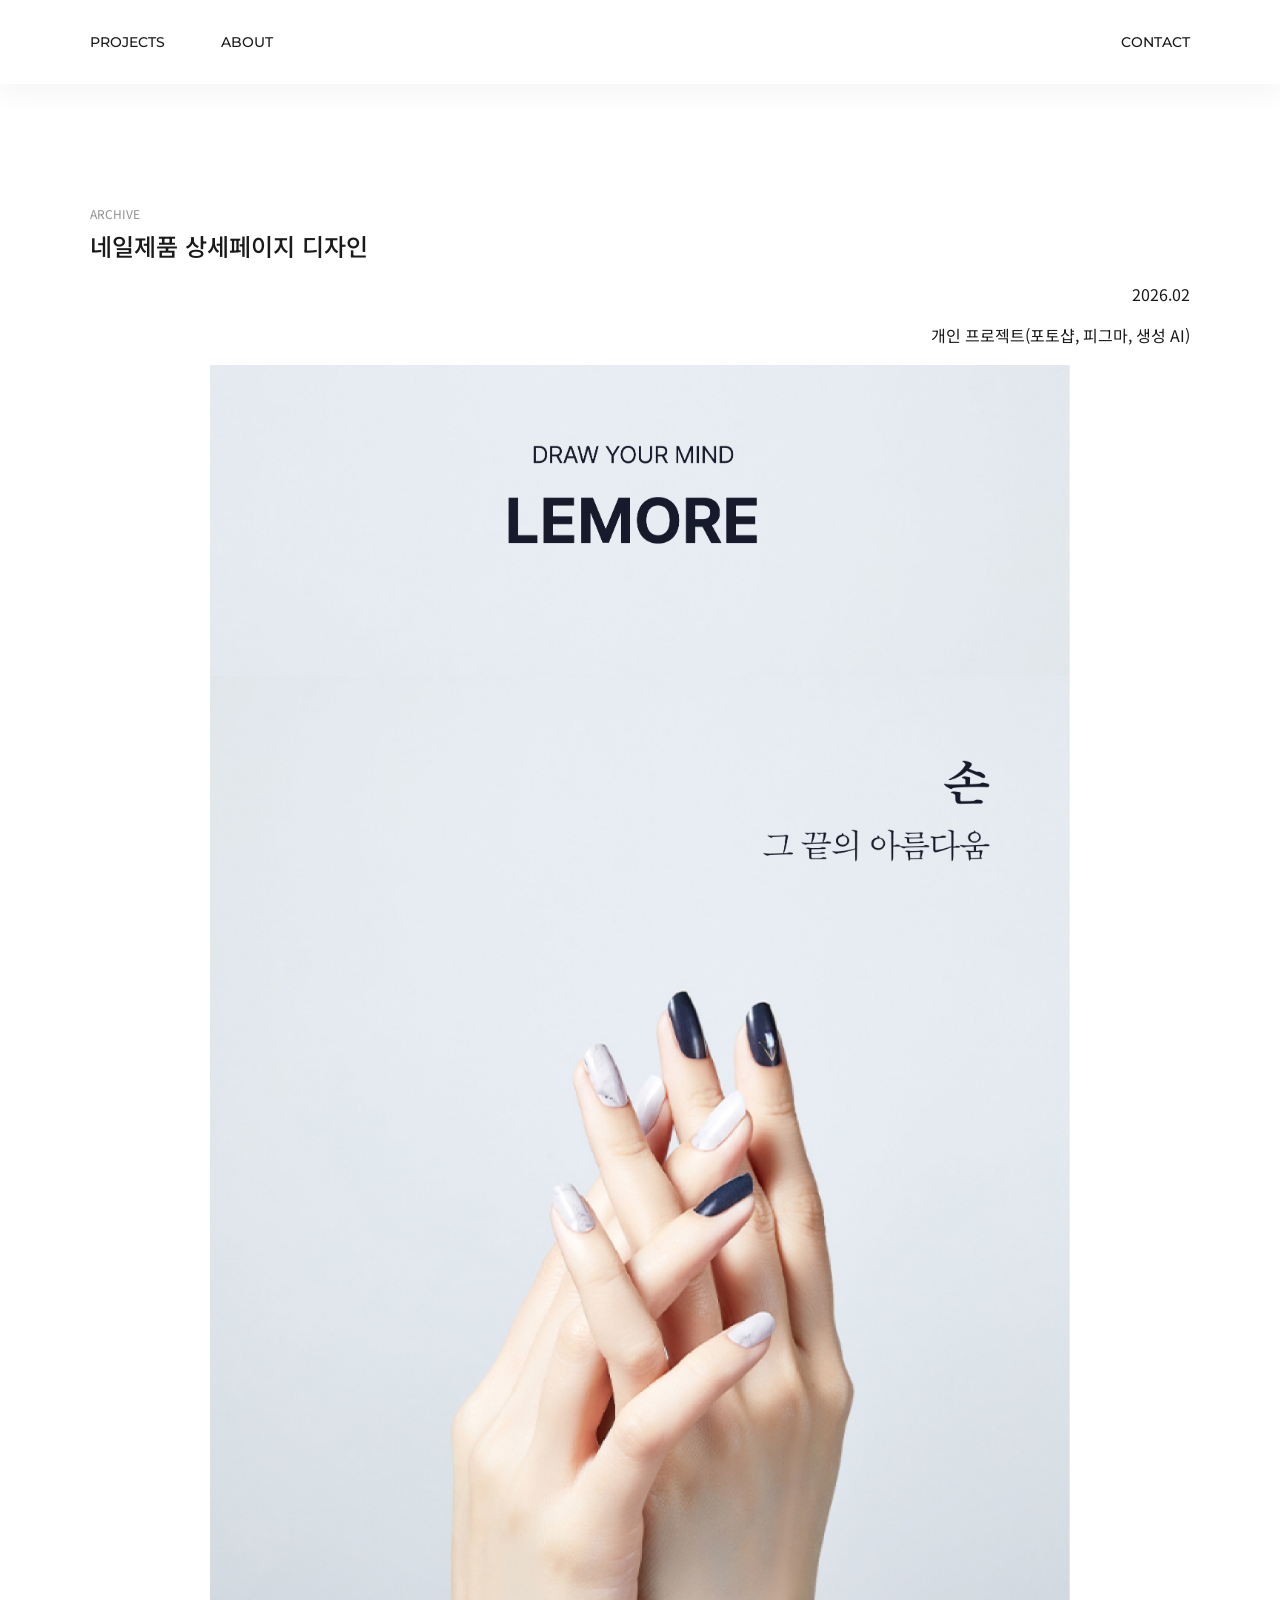
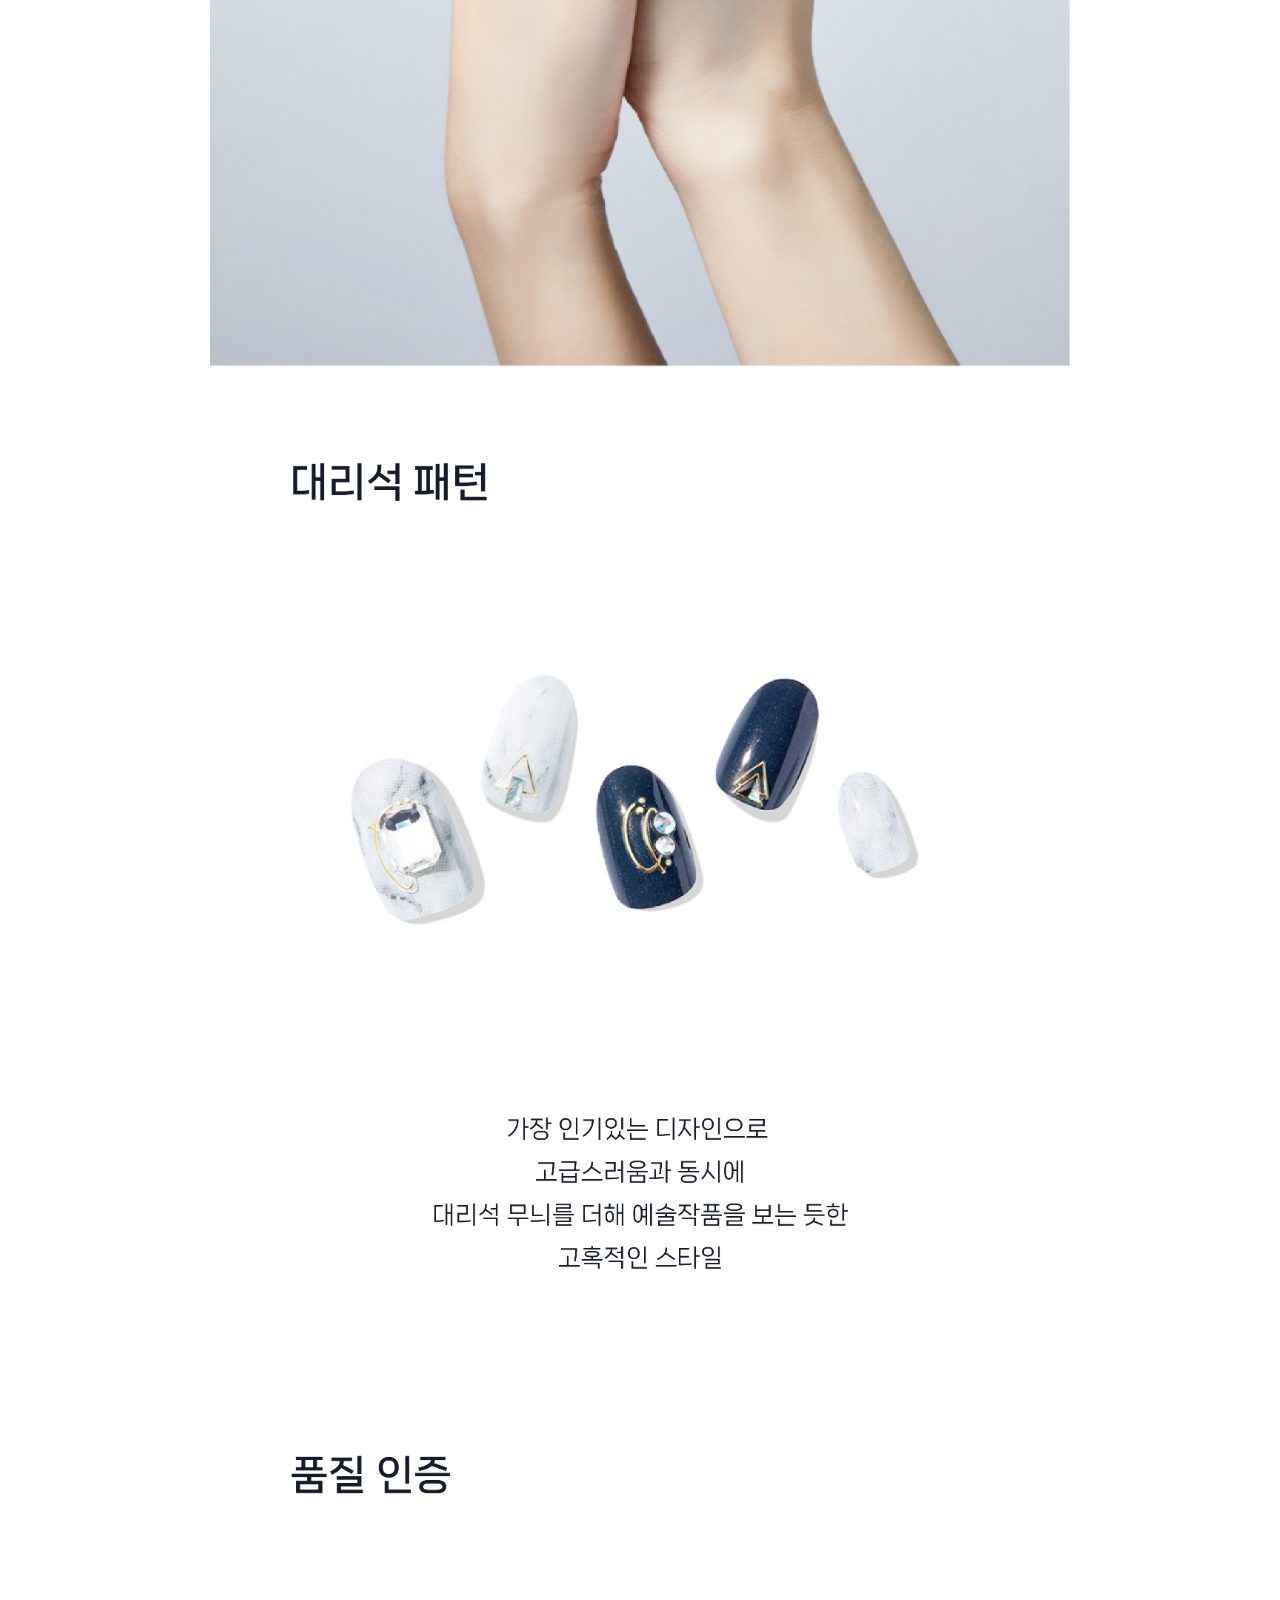
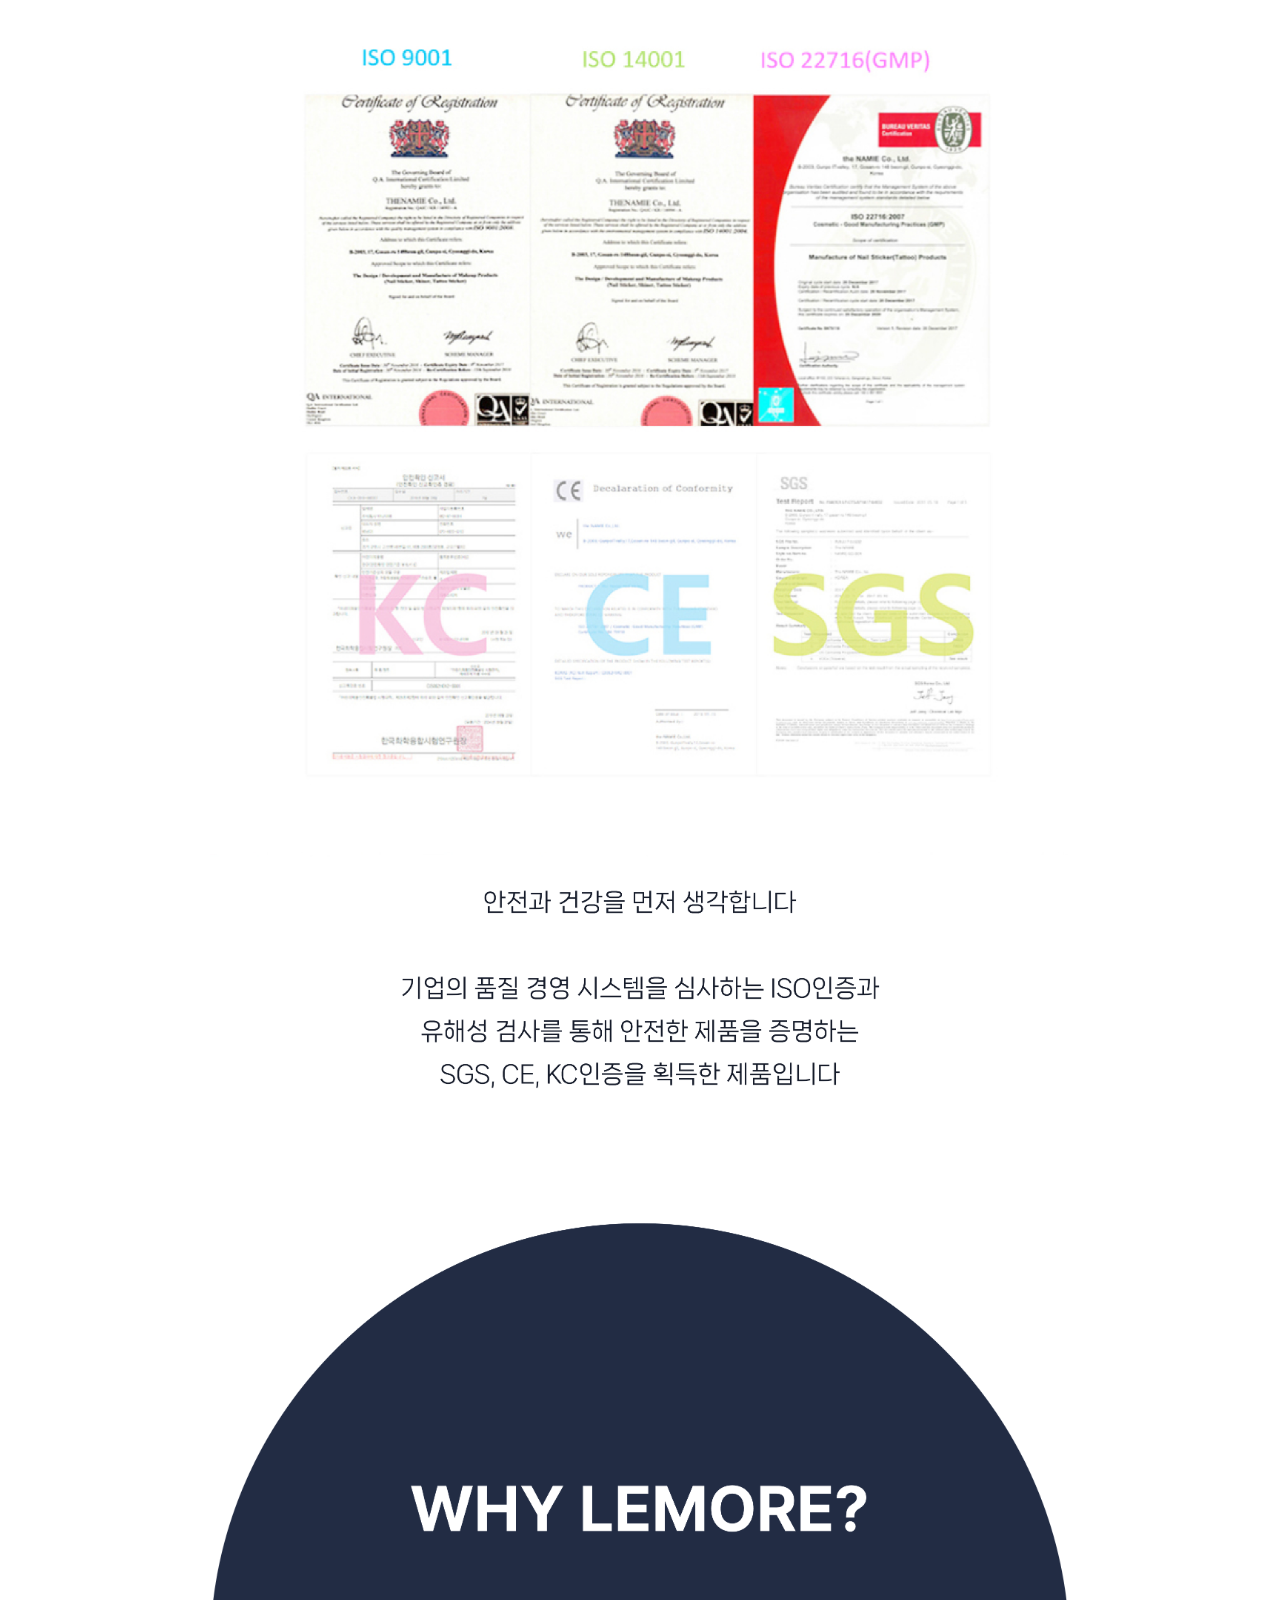
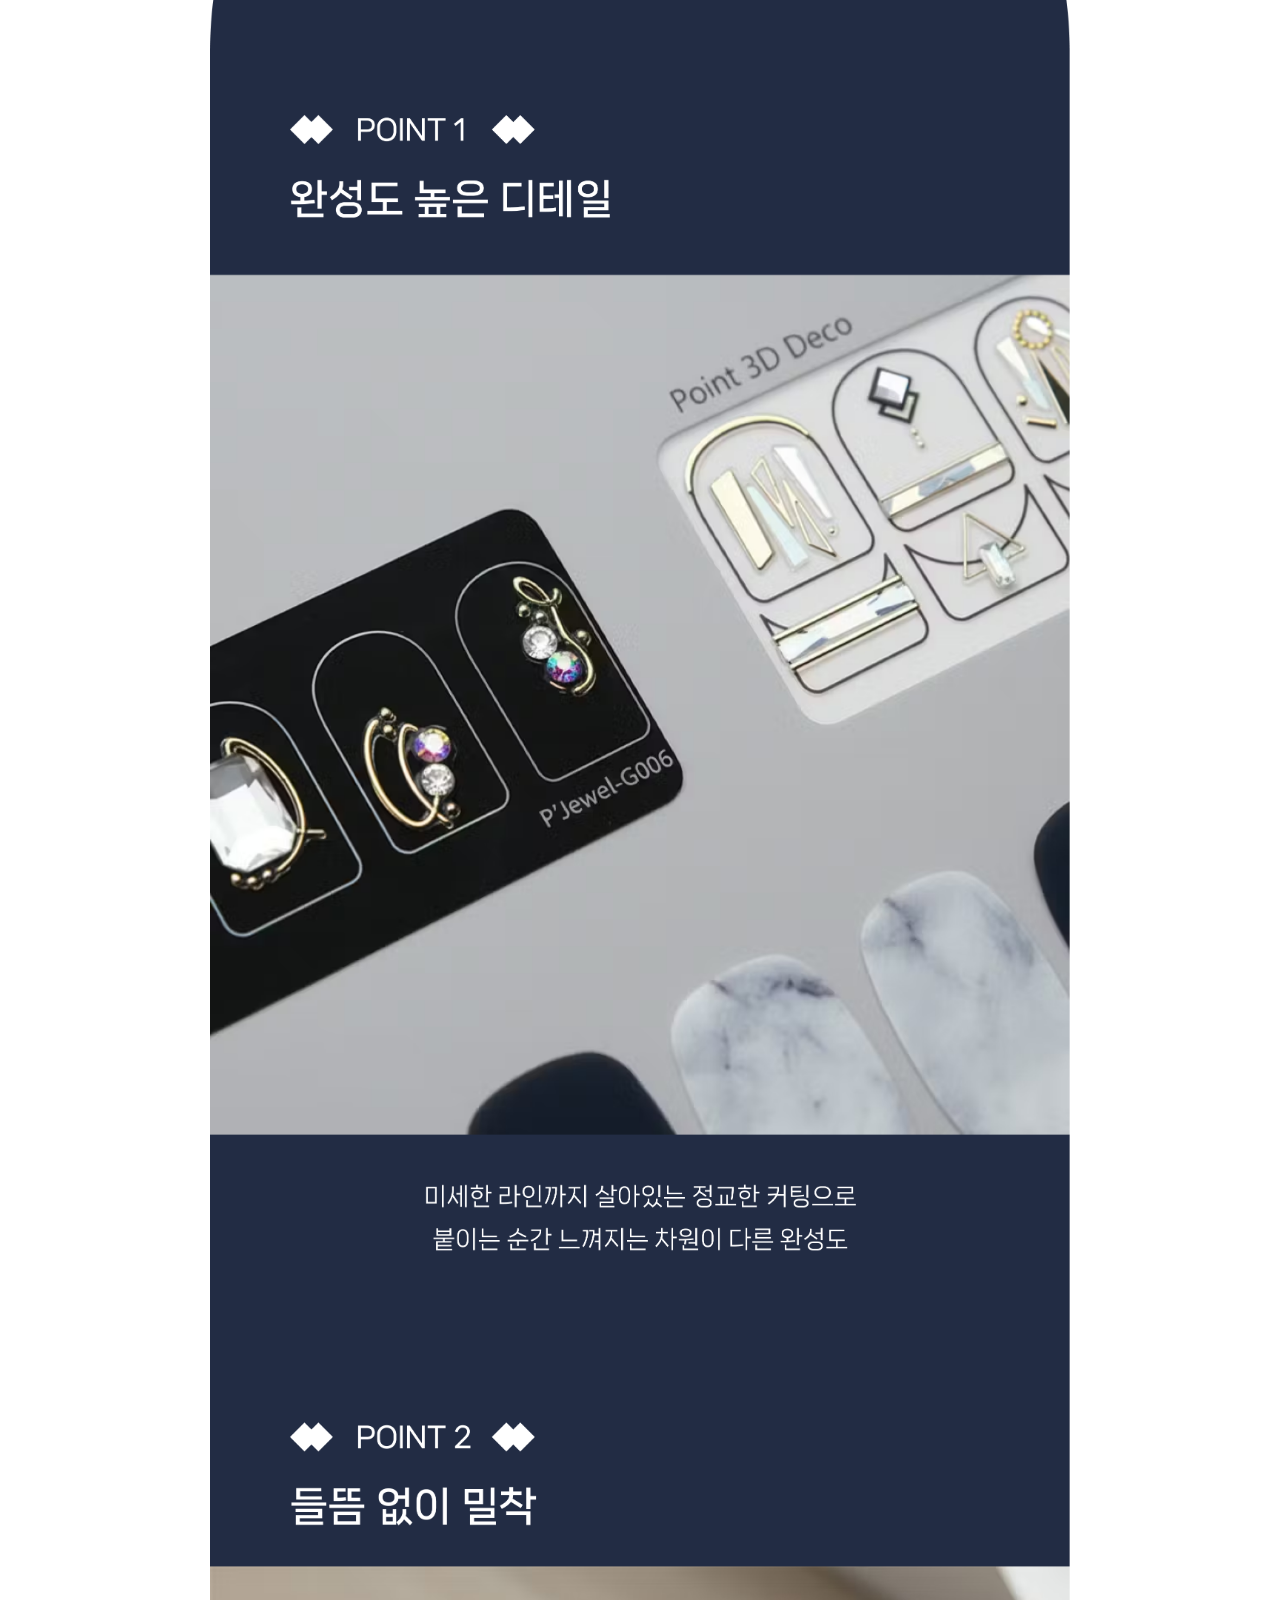
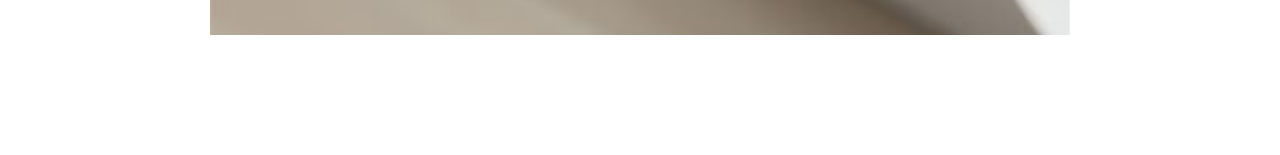
==== projects/archive-01.html @ cf3b9cb6 "first deploy" ====
<!doctype html>
<html lang="ko">
<head>
  <meta charset="utf-8">
  <meta name="viewport" content="width=device-width, initial-scale=1">
  <title>상세페이지 — ARCHIVE</title>
  <link rel="preconnect" href="https://fonts.googleapis.com">
  <link rel="preconnect" href="https://fonts.gstatic.com" crossorigin>
  <link href="https://fonts.googleapis.com/css2?family=Montserrat:wght@500&family=Noto+Sans+KR:wght@400;500&display=swap" rel="stylesheet">
  <link rel="stylesheet" href="../style.css">
</head>
<body>
  <header class="header">
    <nav class="nav" aria-label="Main navigation">
      <div class="nav-left">
        <a href="../index.html#work">PROJECTS</a>
        <a href="../index.html#about">ABOUT</a>
      </div>
      <a href="../index.html#contact">CONTACT</a>
    </nav>
  </header>

  <main class="pd">
    <!-- 상단 정보 -->
    <header class="pd-head">
      <p class="pd-cat">ARCHIVE</p>
      <h1 class="pd-title">네일제품 상세페이지 디자인</h1>
      
      <div class="pd-info">
        <p>2026.02</p>
        <p>개인 프로젝트(포토샵, 피그마, 생성 AI)</p>
      </div>
    </header>

  
    <figure class="pd-img pd-hero">
      <img src="../images/projects/archive-01/detailnail.webp" alt="네일제품상세페이지" style="width: 860px;" loading="lazy">
    </figure>


  </main>
</body>
</html>
---- style.css ----
@charset "UTF-8";
:root {
  --paper: #f7f6f2;
  --ink: #20201e;
  --muted: #77766f;
  --line: #d9d7cf;
  --serif: Georgia, "Times New Roman", serif;
  --sans: "DM Sans", "Noto Sans KR", Arial, sans-serif;
  --mono: "DM Mono", monospace;
  --wrap: min(1320px, 100% - 14vw);   /* 본문 폭: 최대 1320px, 좁은 화면에선 좌우 7vw 여백 */
}
* { box-sizing: border-box; }
html { scroll-behavior: smooth; scroll-padding-top: 84px; }

body {
  margin: 0;
  background: #fff;
  color: #1a1a1a;
  font-family: "Noto Sans KR", "Noto Sans", sans-serif;
  font-size: 16px;
  font-weight: 400;
  line-height: 1.6;
  -webkit-font-smoothing: antialiased;
}
a { color: inherit; text-decoration: none; }

/* ---------- 고정 상단 메뉴 ---------- */
.header {
  position: fixed;
  top: 0; left: 0; right: 0;
  z-index: 10;
  background: #fff;
  box-shadow: 0 10px 28px rgba(0, 0, 0, .045);
}
.nav {
  height: 84px;
  width: var(--wrap);
  margin: 0 auto;
  display: flex;
  align-items: center;
  justify-content: space-between;
}
.nav-left { display: flex; gap: 56px; }
.nav a {
  font-family: "Montserrat", sans-serif;
  font-size: 14px;
  font-weight: 500;
  line-height: 1.6;
  letter-spacing: 0;
  transition: opacity .2s;
}
.nav a:hover { opacity: .45; }

/* ---------- 작업물 영역 ---------- */
.work {
  width: var(--wrap);
  margin: 0 auto;
  min-height: 100vh;
  padding: calc(84px + 17vh) 0 12vh;
}

/* 탭 */
.filters {
  display: flex;
  justify-content: left;
  gap: 48px;
  margin-bottom: 38px;
}
.filters button {
  appearance: none;
  background: none;
  border: 0;
  padding: 0;
  font: 500 14px/1 "DM Sans", "Noto Sans KR", Arial, sans-serif;
  letter-spacing: .04em;
  color: #1a1a1a;
  opacity: .38;               /* 기본은 옅게 */
  cursor: pointer;
  transition: opacity .2s;
}
.filters button:hover { opacity: .7; }
.filters button.is-on,
.filters button.is-on:hover { opacity: 1; }   /* 선택된 탭만 진하게 */

/* 3열 그리드 */
.grid {
  display: grid;
  grid-template-columns: repeat(3, minmax(0, 1fr));
  gap: 20px;
}
.card {
  position: relative;
  display: block;
  aspect-ratio: 1.04 / 1;
  background: none;
  overflow: hidden;
}
.card[hidden] { display: none; }

.card img {
  width: 100%;
  height: 100%;
  display: block;
  object-fit: cover;
  transition: transform .6s cubic-bezier(.2, .65, .3, 1);
}

/* 호버 오버레이 */
.card-info {
  position: absolute;
  inset: 0;
  padding: 28px;
  display: flex;
  flex-direction: column;
  justify-content: flex-end;      /* 글을 아래쪽에 배치 */
  background: rgba(214, 112, 52, .92);   /* 오버레이 색: 원하는 색으로 변경 */
  color: #fff;
  opacity: 0;
  transition: opacity .35s ease;
  justify-content: flex-start;   /* flex-end → flex-start: 위에서부터 쌓임 */
}
.card-title {
  margin: 0 0 4px;
  font-size: 18px;
  font-weight: 500;
  line-height: 1.6;
}
.card-desc {
  margin: 0 0 20px;
  font-size: 14px;
  font-weight: 400;
  line-height: 1.6;
  opacity: .85;
  display: -webkit-box;
  -webkit-line-clamp: 3;          /* 최대 2줄, 숫자 조절 */
  line-clamp: 3;
  -webkit-box-orient: vertical;
  overflow: hidden;
}
.card-more {
  font-size: 14px;
  line-height: 1.6;
  margin-top: auto;              /* "자세히 보기"는 항상 맨 아래 */
}

/* 글이 아래에서 살짝 올라오는 효과 */
.card-info > * {
  transform: translateY(10px);
  transition: transform .4s ease;
}

.card:hover .card-info,
.card:focus-visible .card-info { opacity: 1; }
.card:hover .card-info > *,
.card:focus-visible .card-info > * { transform: none; }
.card.fit img { object-fit: contain; }
.card.fade { animation: fade .45s ease; }
@keyframes fade {
  from { opacity: 0; transform: translateY(8px); }
  to   { opacity: 1; transform: none; }
}

/* ---------- ABOUT / CONTACT ---------- */
.panel {
  width: var(--wrap);
  margin: 0 auto;
  padding: 12vh 0 10vh;
  border-top: 1px solid #efefef;
}
.kicker {
  margin: 0 0 22px;
  font-size: 12px;
  font-weight: 500;
  letter-spacing: .16em;
}
.panel p:not(.kicker) {
  max-width: 460px;
  margin: 0;
  font-size: 15px;
  line-height: 1.75;
}
.mail { font-size: 12px; font-weight: 500; letter-spacing: .14em; transition: opacity .2s; }
.mail:hover { opacity: .45; }

/* ---------- 반응형 ---------- */
@media (max-width: 1000px) {
  .nav, .work, .panel { padding-left: 7vw; padding-right: 7vw; }
  .grid { grid-template-columns: repeat(2, minmax(0, 1fr)); }
}
@media (max-width: 600px) {
  html { scroll-padding-top: 64px; }
  .nav { height: 64px; padding: 0 24px; }
  .nav-left { gap: 22px; }
  .nav a { font-size: 11px; }
  .work { padding: 120px 24px 56px; min-height: 0; }
  .filters { gap: 20px; margin-bottom: 22px; }
  .grid { grid-template-columns: 1fr; gap: 12px; }
  .panel { padding: 64px 24px; }
}
@media (hover: none) {
  .card-info { display: none; }
}
/* ---------- 상세페이지 (피그마 1920px 기준) ---------- */
.pd {
  width: var(--wrap);
  margin: 0 auto;
  padding: calc(84px + 120px) 0 120px;   /* 내비 ↔ 본문 120px */
}

/* 기본 간격: 모든 블록 사이 120px (소제목 ↔ 다음 섹션, 이미지 ↔ 다음 섹션 등) */
.pd > * + * { margin-top: 120px; }

/* 상단 정보 */
.pd-cat   { margin: 0 0 4px;  font-size: 12px; font-weight: 400; color: #919191; }
.pd-title { margin: 0 0 16px; font-size: 24px; font-weight: 500; }
.pd-desc  { margin: 0; font-size: 16px; font-weight: 400; word-break: keep-all; }
.pd-info  { margin: 0; text-align: right; font-size: 16px; }
.pd-info p { margin: 16px 0 0; }

/* 텍스트 섹션 */
.pd-label { margin: 0 0 8px; font-size: 12px; font-weight: 400; color: #919191; }
.pd-sec p { margin: 0; font-size: 16px; font-weight: 400; word-break: keep-all; }

/* 이미지: 원본 크기 그대로, 가운데 정렬, 1320px보다 크면 줄임 */
.pd-img { margin: 0; }
.pd-img img {
  display: block;
  width: auto;
  max-width: 100%;
  height: auto;
  margin: 0 auto;
}
.pd-img.is-full img { width: 100%; }   /* 1320px로 꽉 채우고 싶은 이미지에만 추가 */

.pd-img.w-1000 img { max-width: 1000px; }
.pd-img.w-880  img { max-width: 880px; }

.pd-row {
  display: grid;
  grid-template-columns: 1fr 1fr;
  gap: 20px;
}

/* 예외 간격 (우선순위를 높여서 기본 120px을 덮어씀) */
.pd > .pd-info + .pd-img,
.pd > .pd-hero { margin-top: 16px; }             /* 정보 ↔ 메인 이미지 16px */
.pd > .pd-hero + .pd-sec { margin-top: 40px; }   /* 메인 이미지 ↔ 첫 소제목 40px */
.pd > .pd-sec + .pd-img,
.pd > .pd-sec + .pd-row { margin-top: 40px; }    /* 줄글 ↔ 이미지 40px */
.pd > .pd-img + .pd-img,
.pd > .pd-img + .pd-row,
.pd > .pd-row + .pd-img { margin-top: 40px; }    /* 이미지 ↔ 이미지 40px */

/* 비교 레이아웃: 왼쪽 | 화살표 | 오른쪽 */
.pd-compare {
  display: grid;
  grid-template-columns: 1fr auto 2fr;   /* 왼쪽 : 화살표 : 오른쪽 */
  column-gap: 40px;
  align-items: start;
}

.pd-col > * { margin: 0; }
.pd-col > * + * { margin-top: 40px; }       /* 이미지 ↔ 글 40px */

/* 오른쪽 사진 2장 가로 배치 */
.pd-pair {
  display: grid;
  grid-template-columns: 1fr 1fr;
  gap: 20px;
}

/* 사진: 같은 비율로 통일 */
.pd-compare .pd-img img {
  display: block;
  width: 100%;
  height: auto;
  aspect-ratio: 4 / 3;
  object-fit: cover;
}

.pd-compare .pd-col > .pd-list { margin-top: 24px; }

/* 화살표: 사진 높이의 가운데쯤 */
.pd-arrow {
  align-self: start;
  margin-top: 8vw;        /* 사진 중앙에 오도록 조절 */
  font-size: 24px;
  line-height: 1;
}

.pd-list {
  margin: 0;
  padding-left: 1.2em;
  font-size: 16px;
  word-break: keep-all;
}

/* 앞 요소와의 간격 40px */
.pd > .pd-sec + .pd-compare,
.pd > .pd-img + .pd-compare { margin-top: 40px; }

@media (max-width: 1000px) {
  .pd > .pd-sec + .pd-compare,
  .pd > .pd-img + .pd-compare { margin-top: 40px; }
}
@media (max-width: 600px) {
  .pd-compare { grid-template-columns: 1fr; row-gap: 24px; }
  .pd-arrow { margin-top: 0; transform: rotate(90deg); justify-self: center; }
  .pd > .pd-sec + .pd-compare { margin-top: 24px; }
}


/* ---------- 반응형 ---------- */
@media (max-width: 1000px) {
  .pd > * + * { margin-top: 80px; }
  .pd > .pd-hero { margin-top: 16px; }
  .pd > .pd-hero + .pd-sec,
  .pd > .pd-sec + .pd-img,
  .pd > .pd-sec + .pd-row { margin-top: 40px; }
  .pd > .pd-img + .pd-img,
  .pd > .pd-img + .pd-row,
  .pd > .pd-row + .pd-img { margin-top: 40px; }
}
@media (max-width: 600px) {
  .pd { padding: calc(64px + 56px) 0 80px; }
  .pd > * + * { margin-top: 56px; }
  .pd > .pd-hero { margin-top: 16px; }
  .pd > .pd-hero + .pd-sec,
  .pd > .pd-sec + .pd-img,
  .pd > .pd-sec + .pd-row { margin-top: 24px; }
  .pd-desc, .pd-info, .pd-sec p { font-size: 14px; }
  .pd-info { text-align: left; }
  .pd-row { grid-template-columns: 1fr; gap: 12px; }
  .pd > .pd-img + .pd-img,
  .pd > .pd-img + .pd-row,
  .pd > .pd-row + .pd-img { margin-top: 24px; }
}

/* ---------- ABOUT (이력서 형식) ---------- */
.resume { padding: 120px 0; border-top: 1px solid #efefef; }
.resume-inner { width: var(--wrap); margin: 0 auto; }

/* 상단 */
.resume-head {
  display: flex;
  align-items: center;
  gap: 32px;
  padding-bottom: 56px;
  border-bottom: 1px solid #e5e5e5;
}
.resume-photo {
  flex: none;
  width: 120px;
  height: 120px;
  border-radius: 16px;
  object-fit: cover;
  background: #d9d9d9;
}
.resume-name { margin: 0 0 4px; font-size: 24px; font-weight: 500; line-height: 1.6; }
.resume-sub  { margin: 0; font-size: 16px; line-height: 1.6; color: #77766f; }

/* 본문 2열 */
.resume-body {
  display: grid;
  grid-template-columns: 300px 1fr;
  gap: 80px;
  padding-top: 64px;
}

/* 소제목 */
.r-label {
  display: flex;
  align-items: center;
  gap: 10px;
  margin: 0 0 24px;
  font-size: 14px;
  font-weight: 500;
  line-height: 1.6;
  letter-spacing: .08em;
}
.r-label::before {
  content: "";
  width: 7px; height: 7px;
  border: 1.5px solid #1a1a1a;
  border-radius: 50%;
}

/* 왼쪽 열 */
.resume-side p, .resume-side li { font-size: 16px; line-height: 1.6; }
.r-info { margin: 0 0 56px; padding: 0; list-style: none; }
.r-info li + li { margin-top: 12px; }

.r-tools { display: flex; gap: 16px; }
.r-tools img { width: 56px; height: 56px; border-radius: 14px; }

/* 오른쪽 열: 세로 타임라인 */
.r-sec { margin-bottom: 64px; }
.r-sec:last-child { margin-bottom: 0; }
.r-sec .r-label { padding-left: 0; }

.r-list {
  position: relative;
  padding-left: 40px;
}
.r-list::before {                 /* 세로선 */
  content: "";
  position: absolute;
  left: 4px; top: 10px; bottom: 6px;
  width: 1px;
  background: #1a1a1a;
}
.r-item { position: relative; }
.r-item + .r-item { margin-top: 32px; }
.r-item::before {                 /* 항목 점 */
  content: "";
  position: absolute;
  left: -40px; top: 9px;
  width: 9px; height: 9px;
  border: 1.5px solid #1a1a1a;
  border-radius: 50%;
  background: #fff;
}
.r-item p { margin: 0; font-size: 16px; line-height: 1.6; word-break: keep-all; }
.r-title { font-weight: 500; }
.r-date { color: #919191; }
.r-title + p:not(.r-date), .r-date + p { margin-top: 8px; }

/* 반응형 */
@media (max-width: 1000px) {
  .resume-body { grid-template-columns: 1fr; gap: 56px; }
}
@media (max-width: 600px) {
  .resume { padding: 72px 0; }
  .resume-head { gap: 20px; padding-bottom: 36px; }
  .resume-photo { width: 88px; height: 88px; }
  .resume-name { font-size: 20px; }
  .resume-sub, .r-item p, .resume-side li { font-size: 14px; }
  .resume-body { padding-top: 40px; }
}

/* Skills / Languages 막대 */
.r-bars { margin: 0 0 56px; padding: 0; list-style: none; }
.r-bars li {
  position: relative;
  padding-bottom: 10px;
  margin-bottom: 20px;
  font-size: 16px;
  line-height: 1.6;
}
.r-bars li::before,
.r-bars li::after {
  content: "";
  position: absolute;
  left: 0; bottom: 0;
  height: 3px;
}
.r-bars li::before {              /* 전체 길이(옅은 막대) */
  width: 100%;
  background: #d5d9e4;
}
.r-bars li::after {               /* 채워진 길이(진한 막대) */
  width: var(--lv, 50%);
  background: #1a1a1a;
}
.r-bars li:last-child { margin-bottom: 0; }

/* Skills: 회색 설명 + 진한 키워드 */
.r-skills { margin: 0 0 56px; padding: 0; list-style: none; }
.r-skills li + li { margin-top: 28px; }

.r-skill-desc {
  display: block;
  font-size: 14px;
  font-weight: 400;
  line-height: 1.6;
  color: #919191;
  word-break: keep-all;
}
.r-skill-key {
  display: block;
  margin-top: 2px;
  font-size: 18px;
  font-weight: 500;
  line-height: 1.6;
  color: #1a1a1a;
}
.r-tools { align-items: center; }
.r-plus {
  font-size: 18px;
  line-height: 1;
  color: #919191;
}

.contact-list {
  display: flex;
  flex-direction: column;
  align-items: flex-start;
  gap: 16px;
  position: relative;
}
.copy-mail {
  appearance: none;
  background: none;
  border: 0;
  padding: 0;
  cursor: pointer;
  color: inherit;
  font-family: inherit;
  text-align: left;
}

/* 복사 안내 */
.copy-toast {
  position: absolute;
  top: 0;
  left: 260px;               /* 이메일 글자 오른쪽쯤, 필요하면 조절 */
  font-size: 12px;
  line-height: 1.6;
  color: #919191;
  opacity: 0;
  transform: translateY(4px);
  transition: opacity .25s ease, transform .25s ease;
  pointer-events: none;
}
.copy-toast.is-show { opacity: 1; transform: none; }
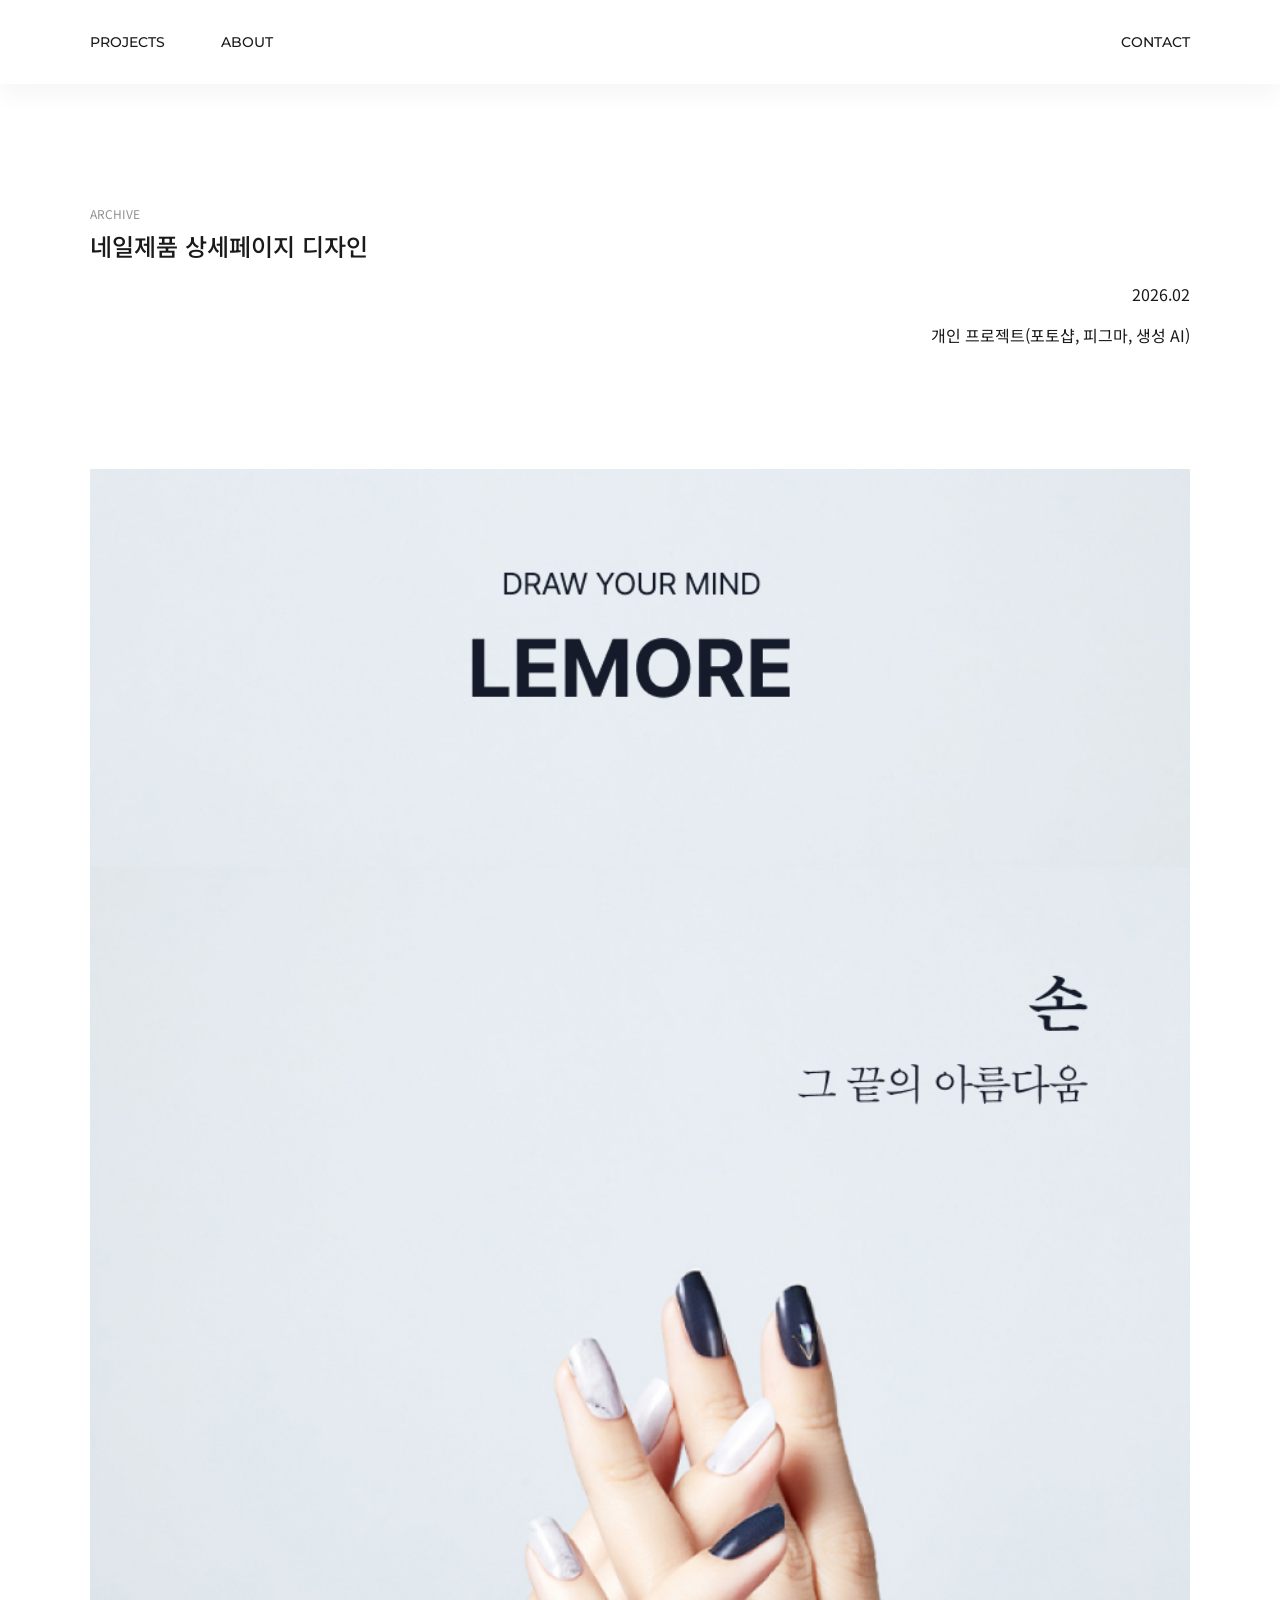
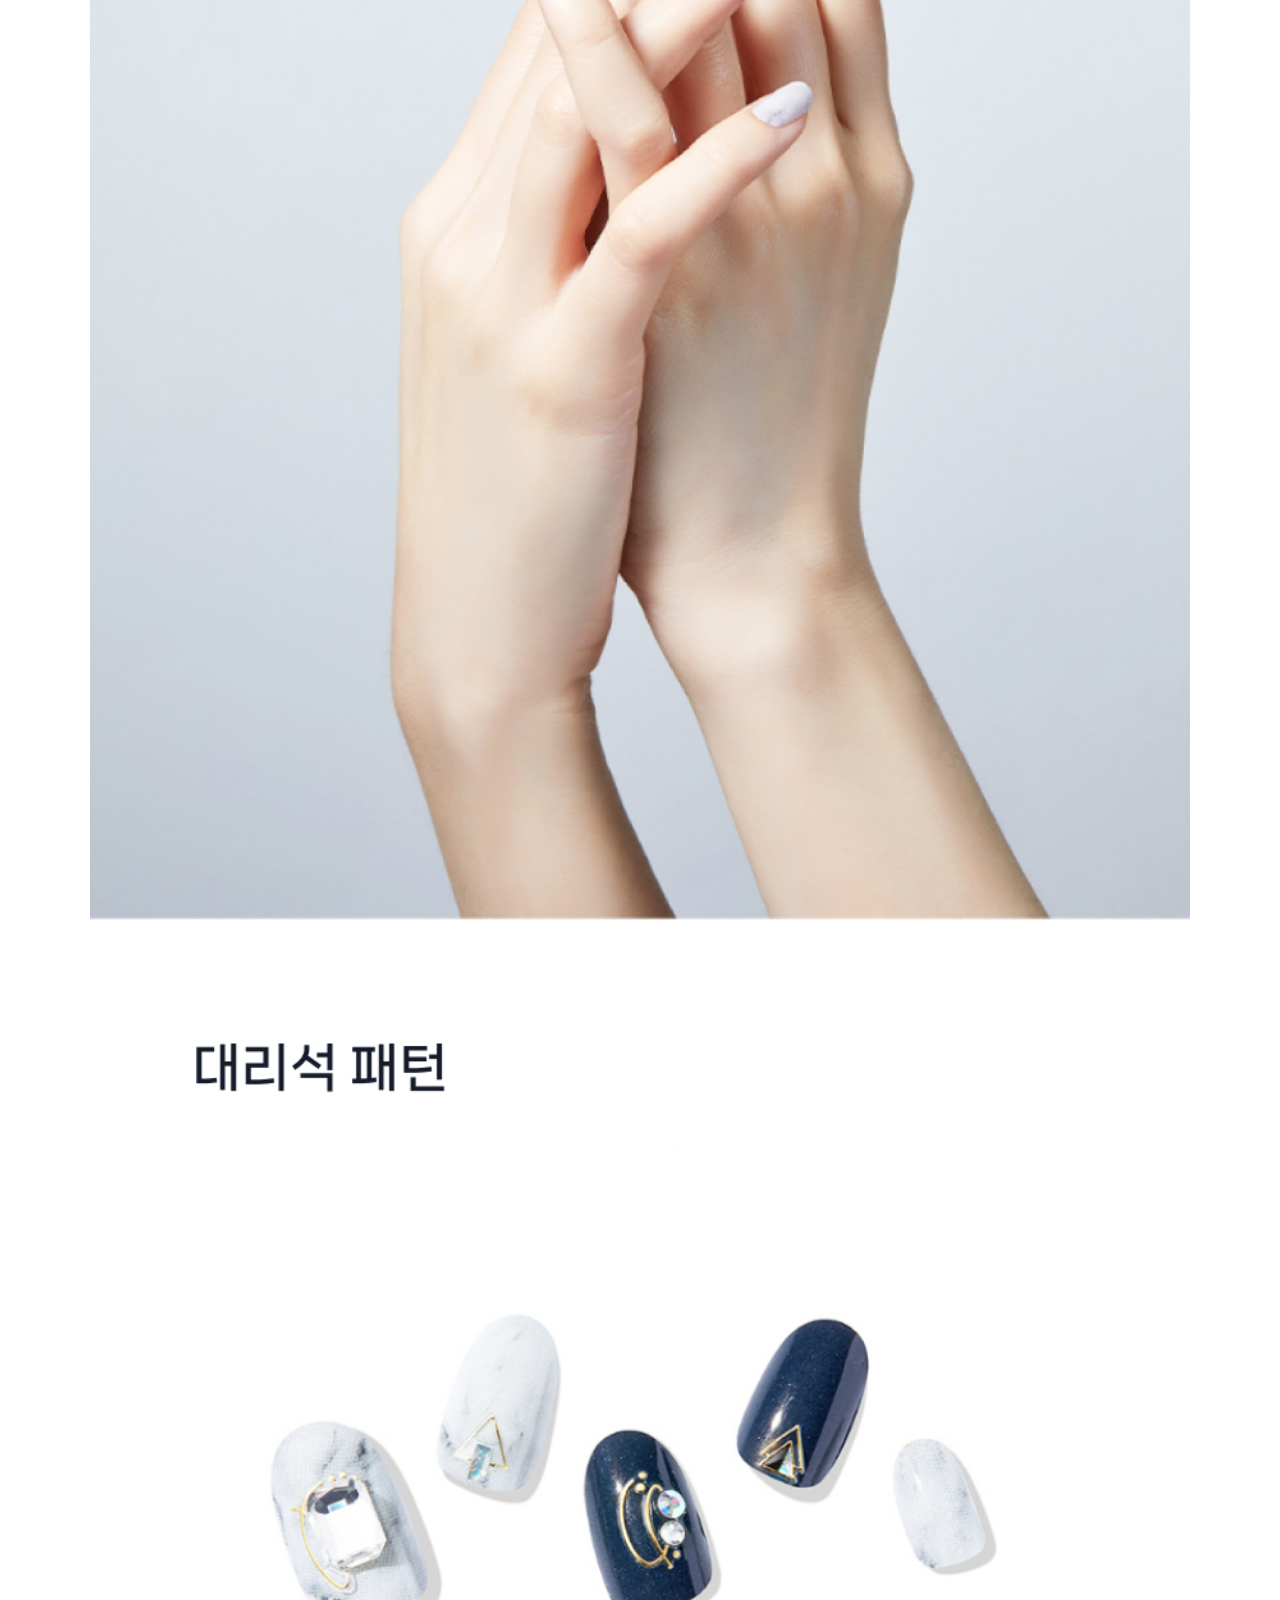
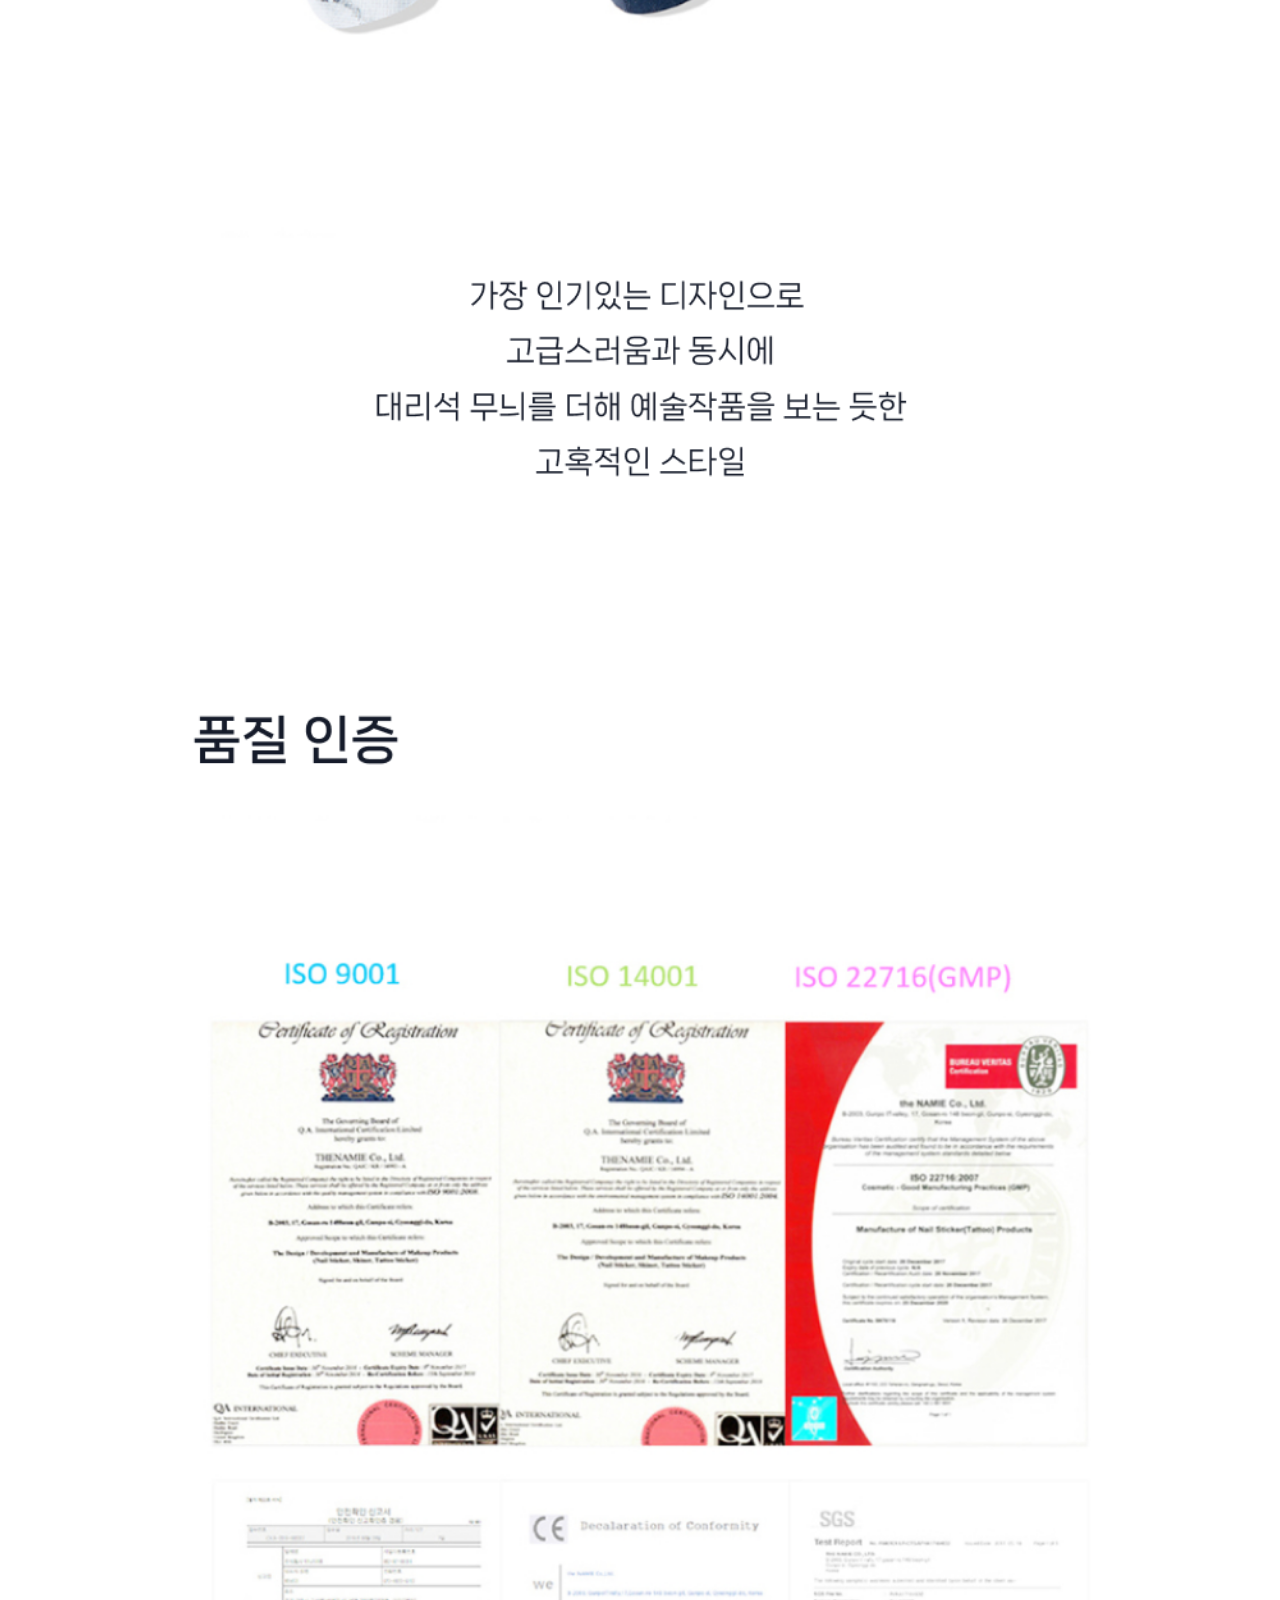
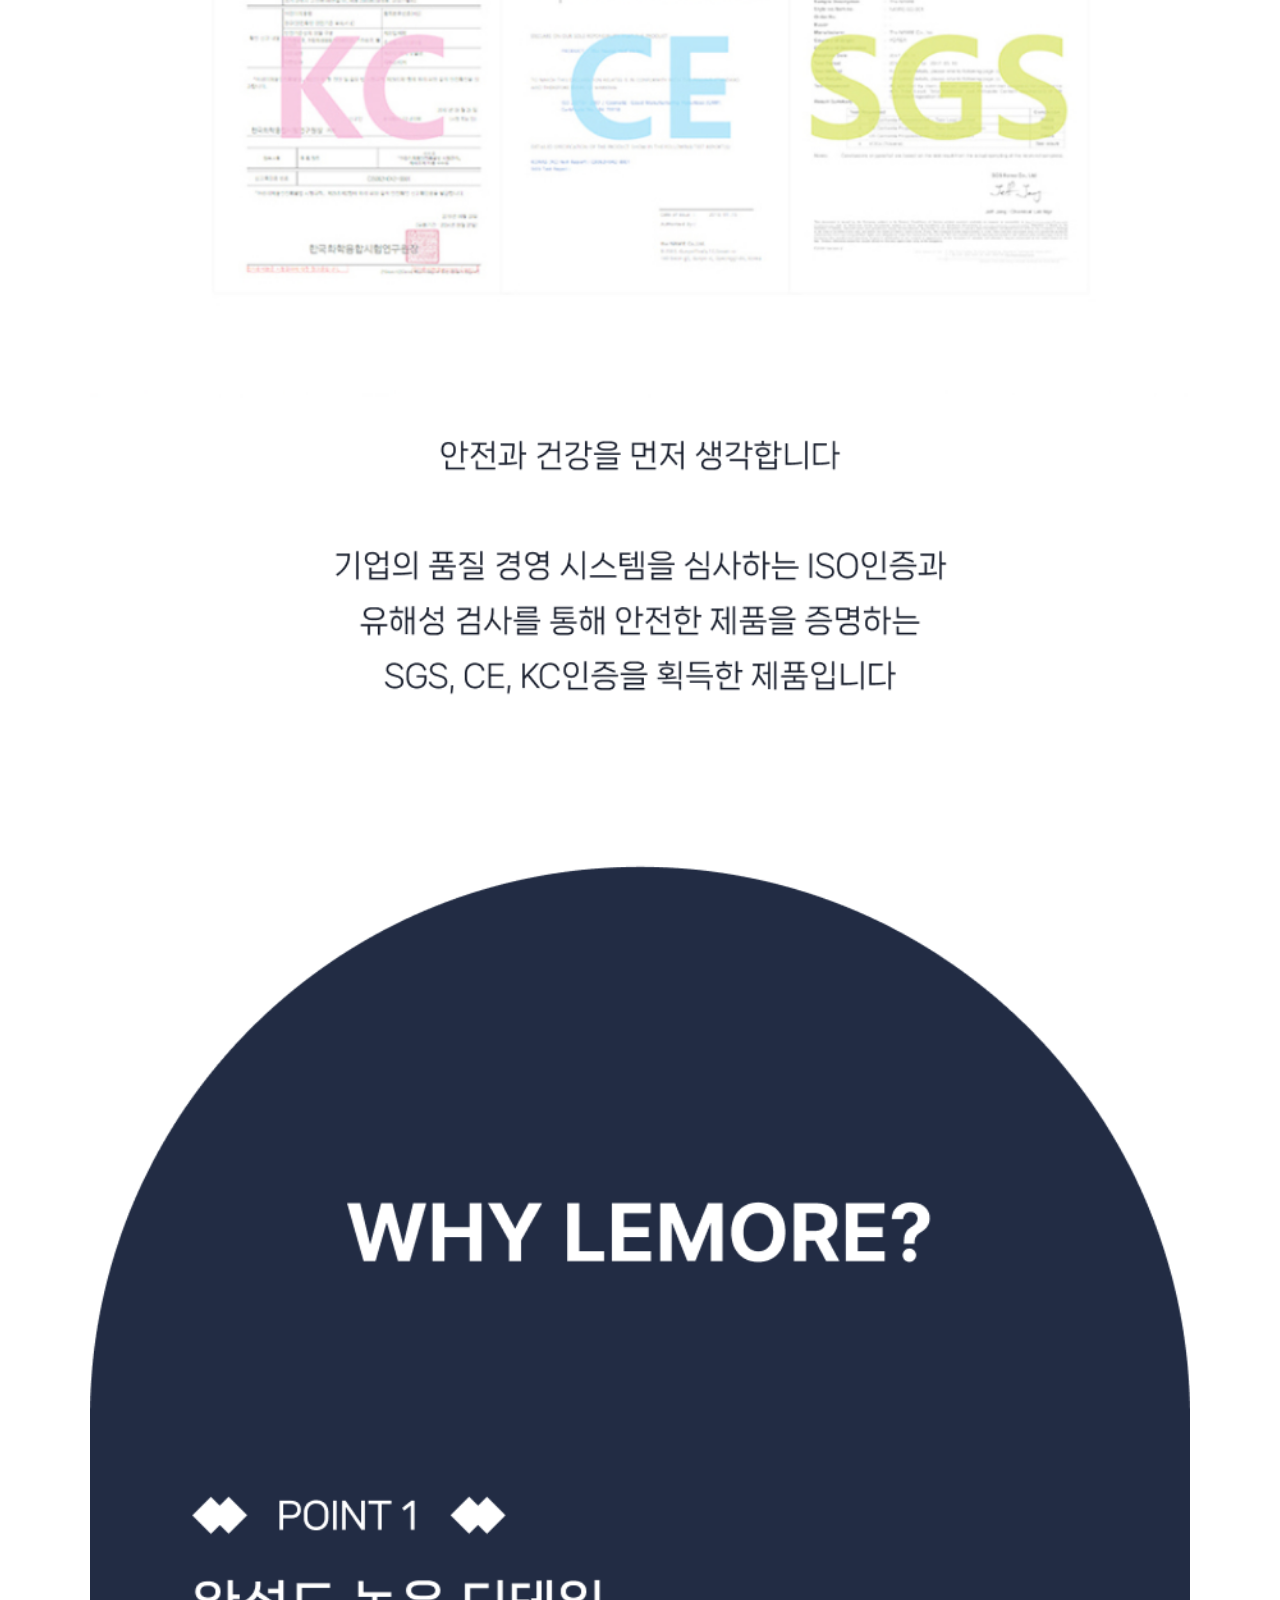
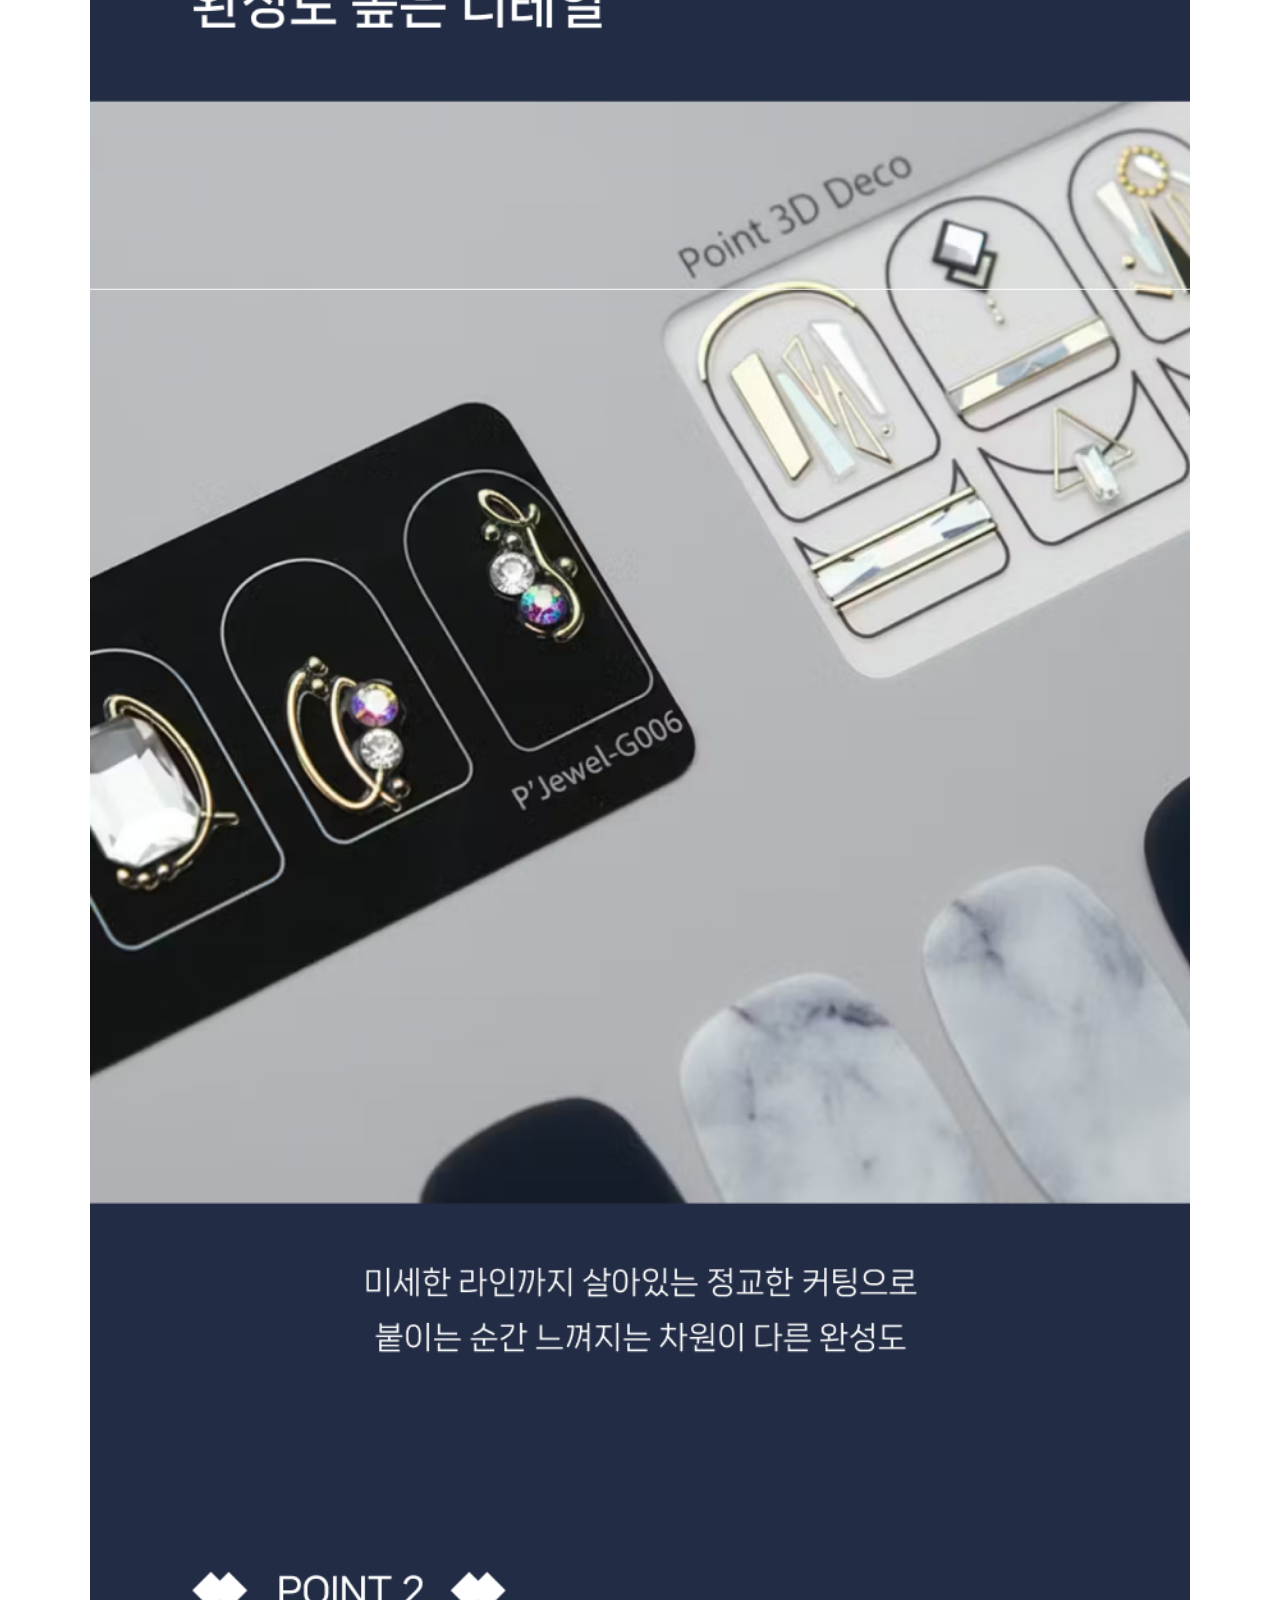
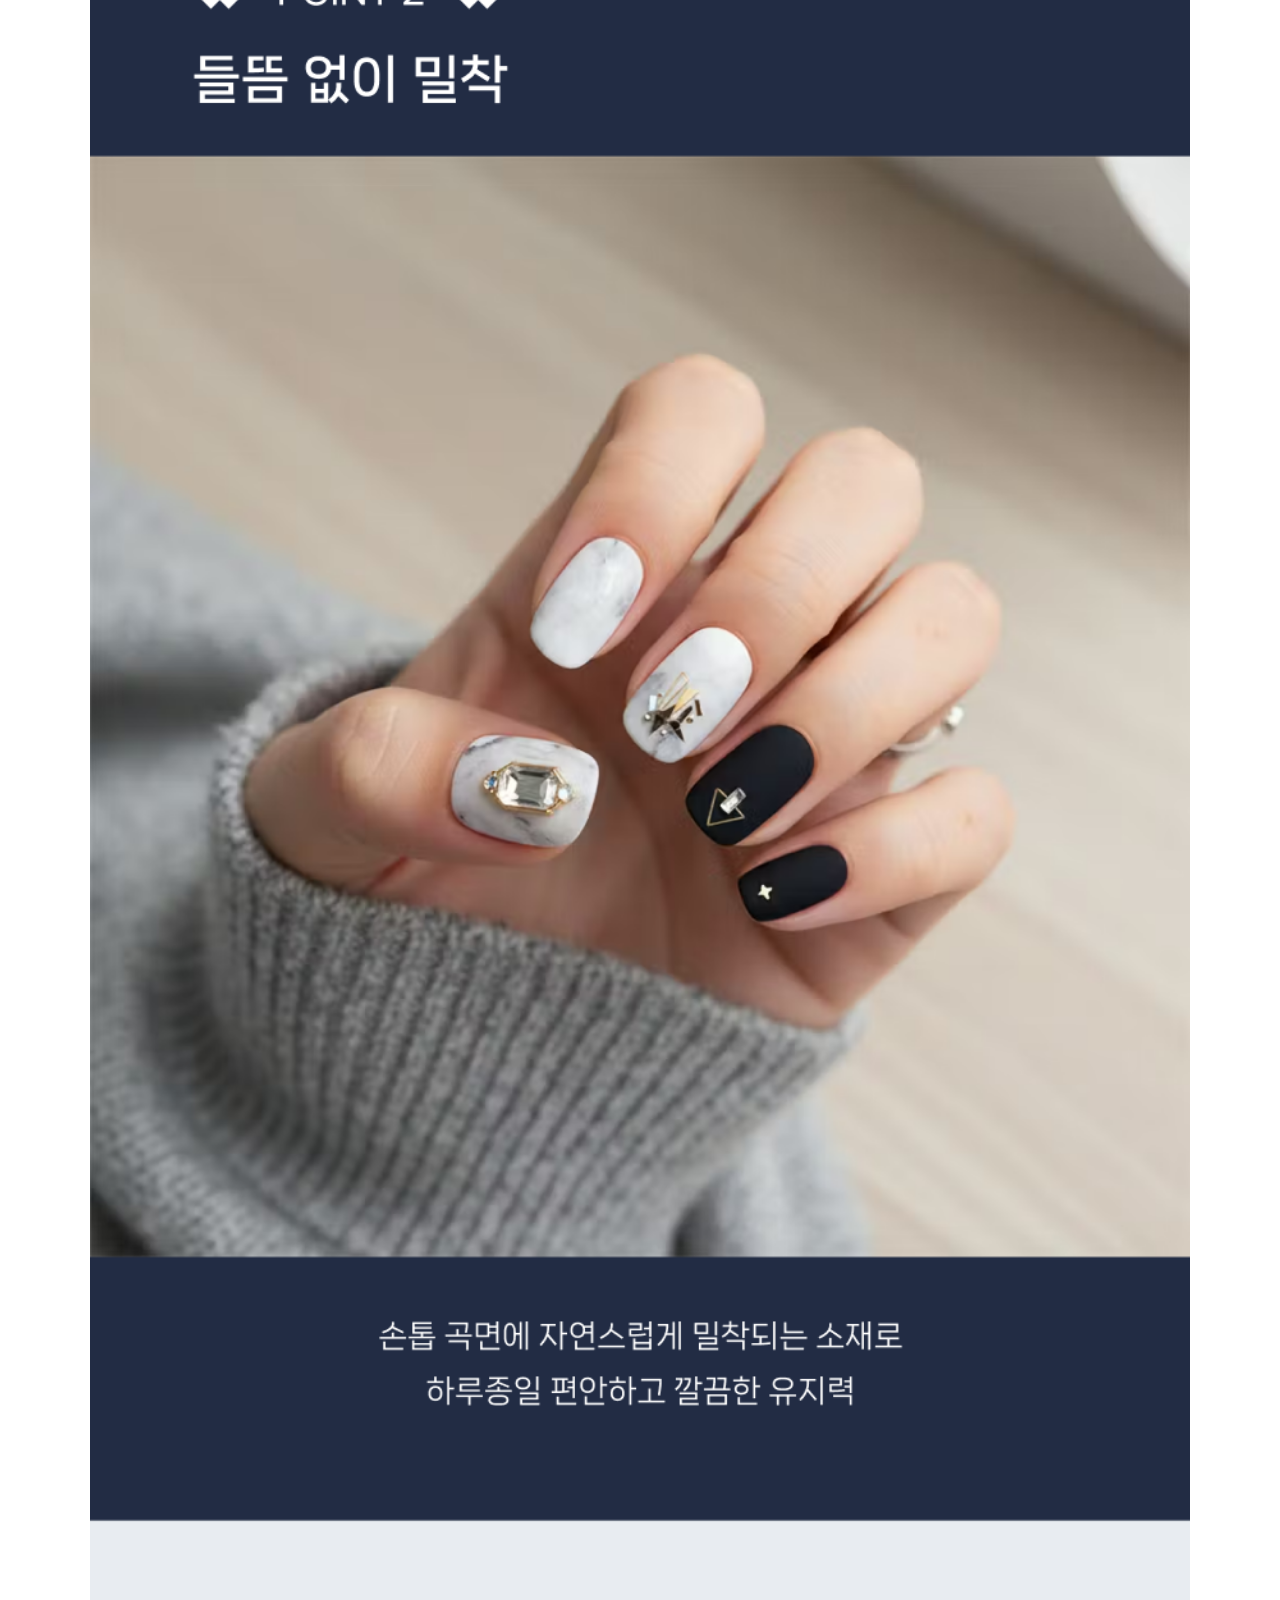
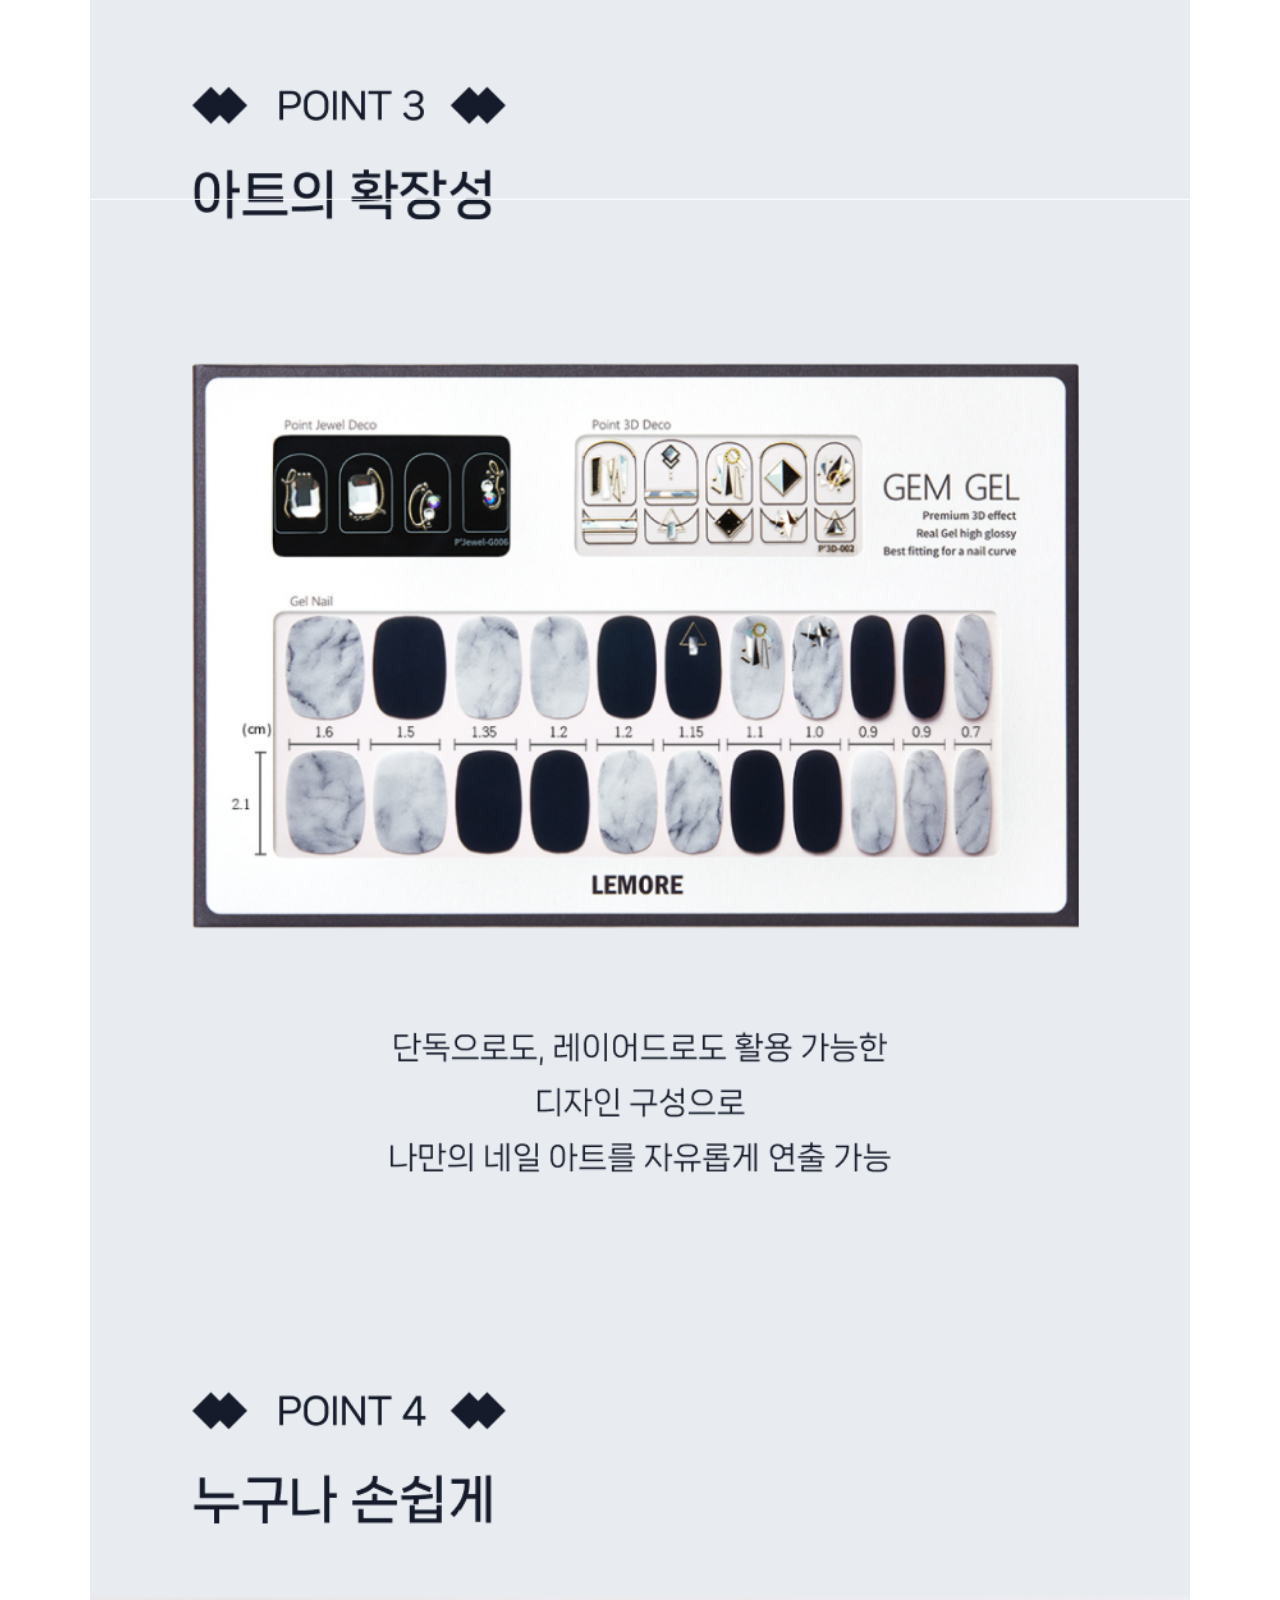
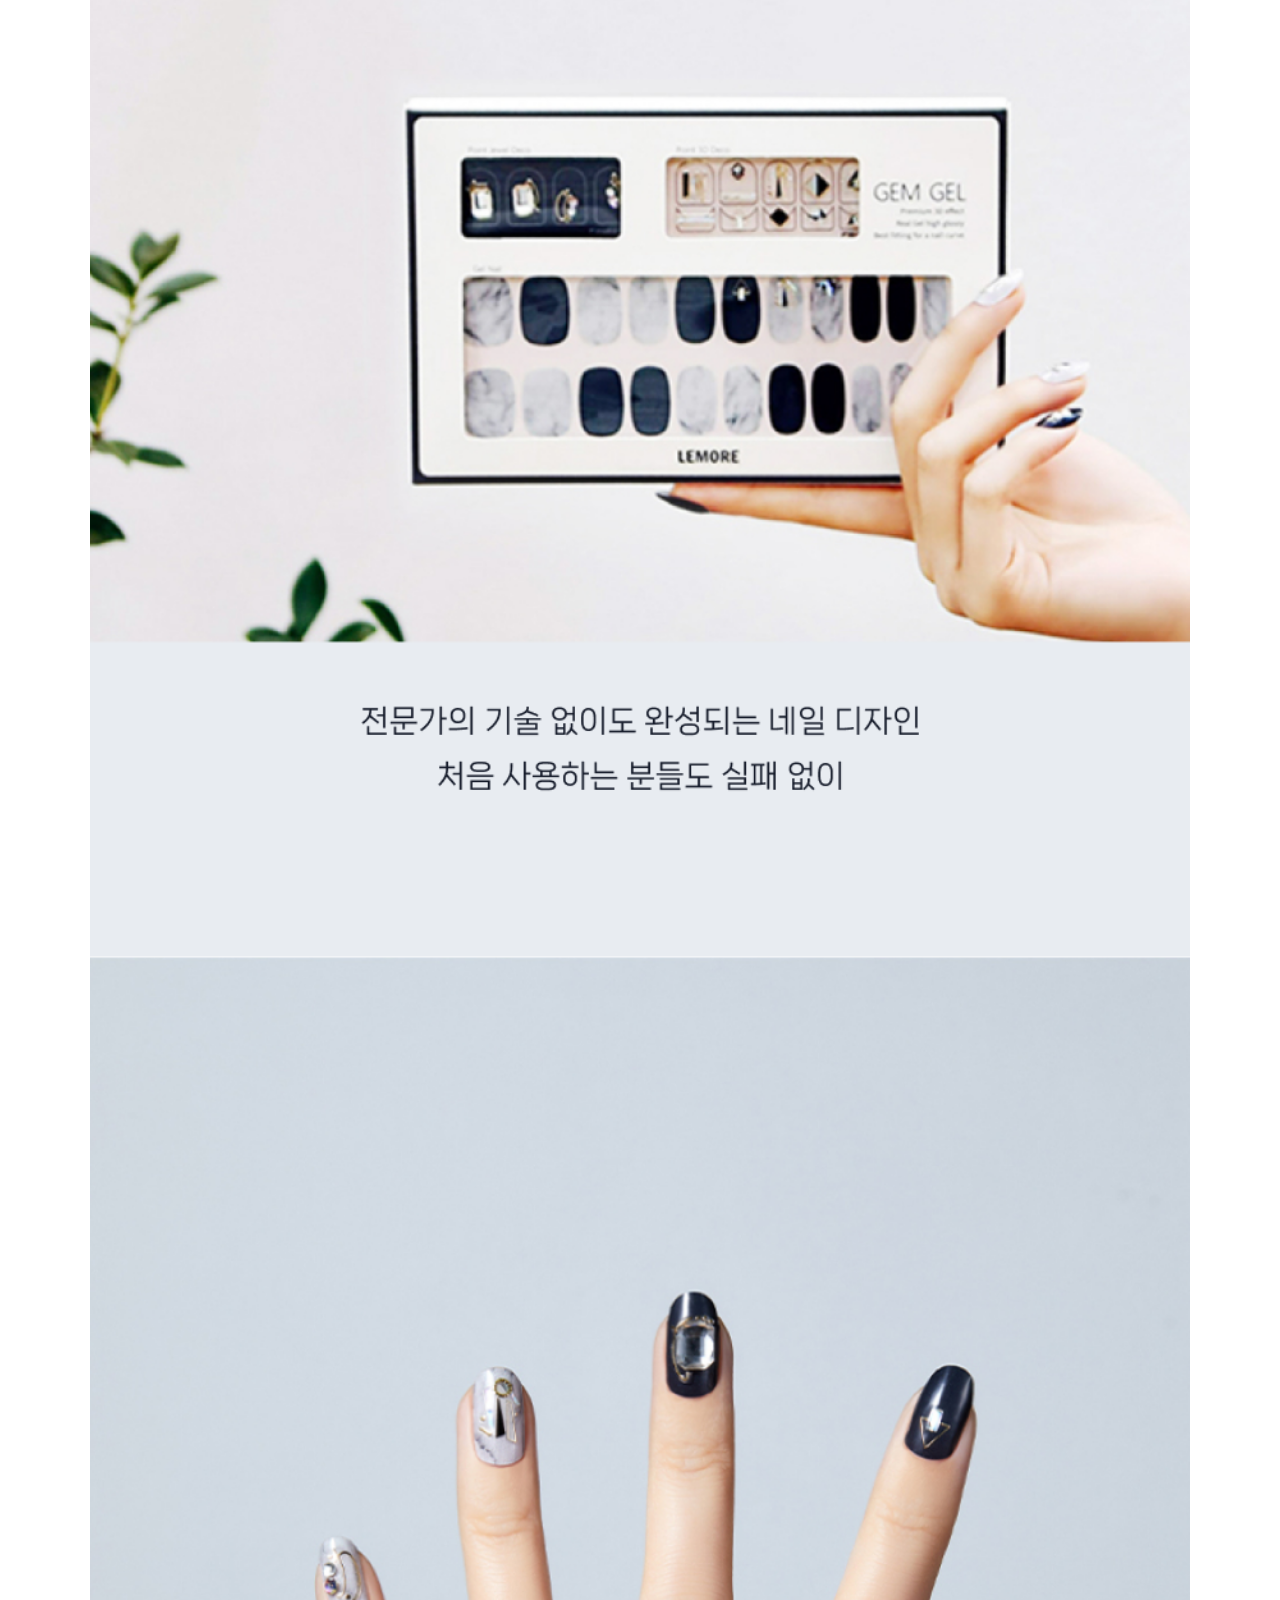
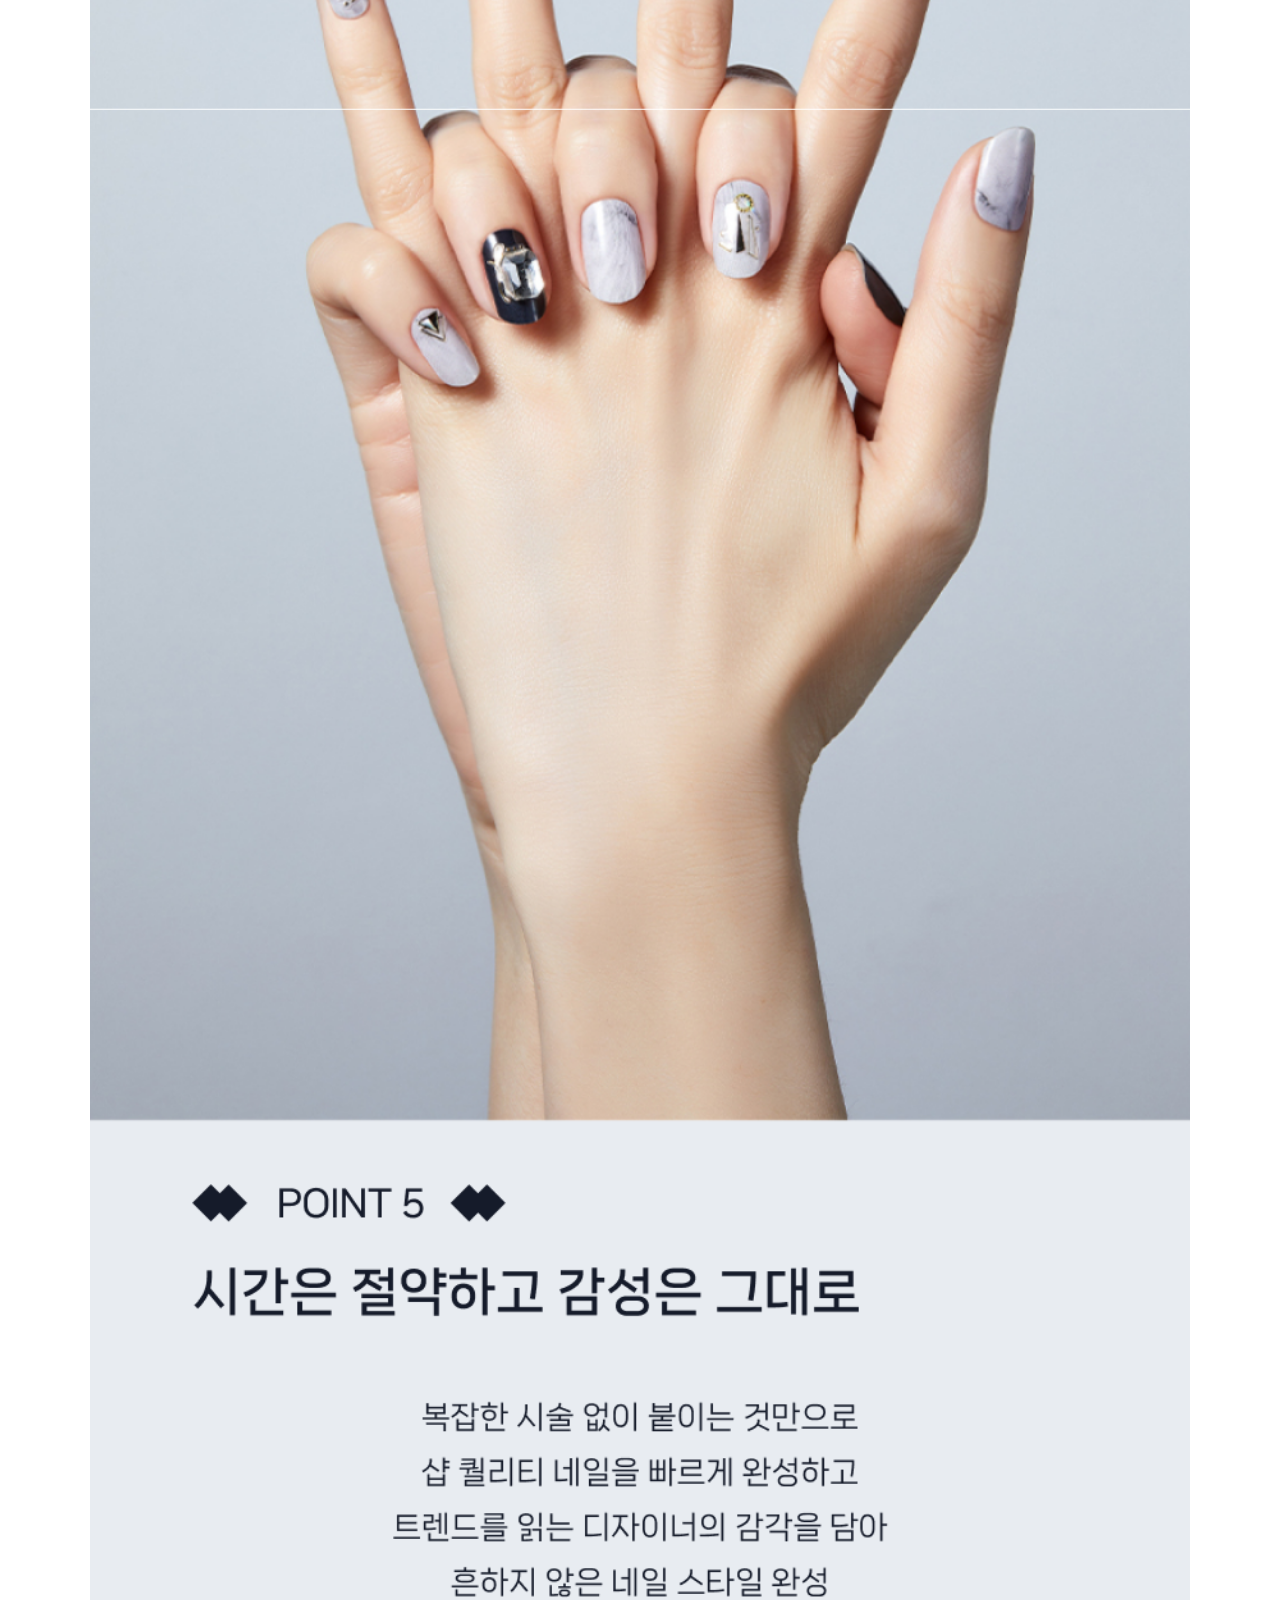
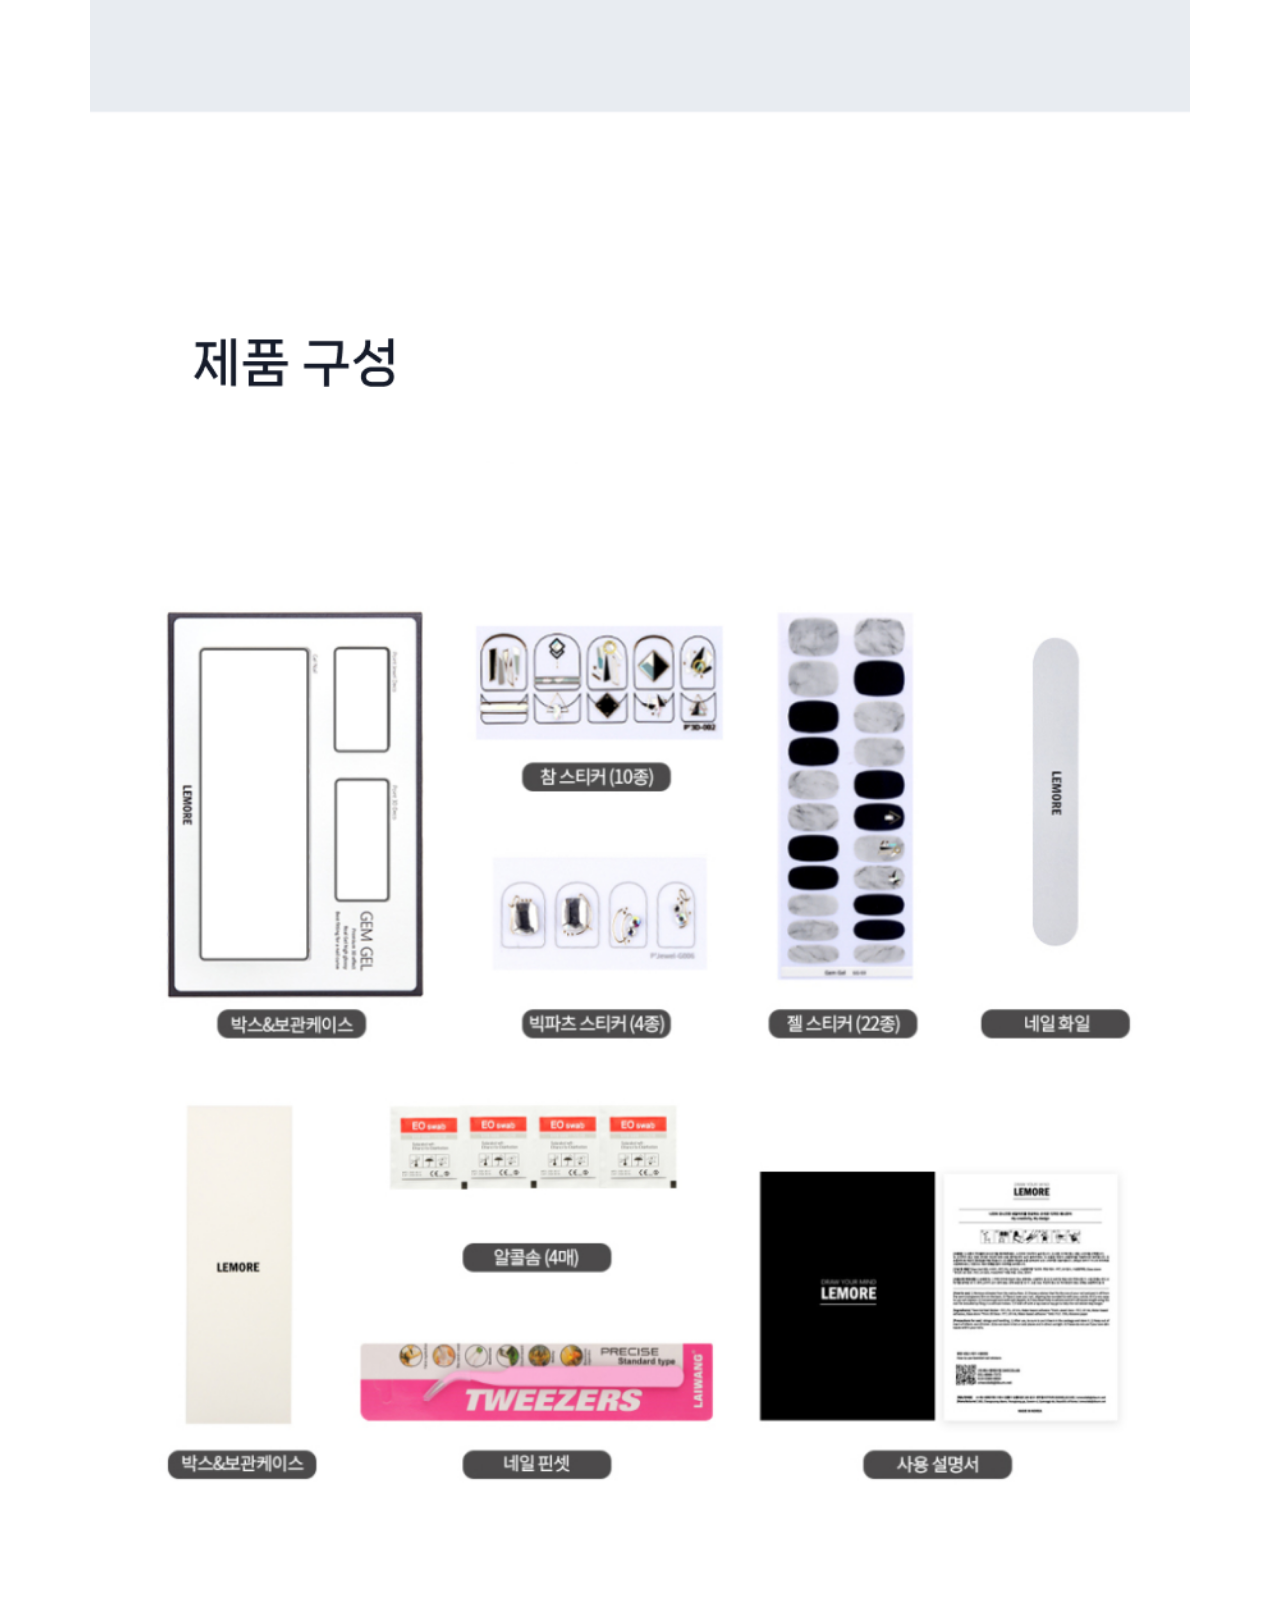
==== commit 44c67745: "상세페이지 오류 수정" ====
--- a/projects/archive-01.html
+++ b/projects/archive-01.html
@@ -33,9 +33,13 @@
     </header>
 
   
-    <figure class="pd-img pd-hero">
-      <img src="../images/projects/archive-01/detailnail.webp" alt="네일제품상세페이지" style="width: 860px;" loading="lazy">
-    </figure>
+    <div class="pd-stack">
+  <figure class="pd-img"><img src="../images/projects/archive-01/1_1x.webp" alt=""></figure>
+  <figure class="pd-img"><img src="../images/projects/archive-01/2_1x.webp" alt=""></figure>
+  <figure class="pd-img"><img src="../images/projects/archive-01/3_1x.webp" alt=""></figure>
+  <figure class="pd-img"><img src="../images/projects/archive-01/4_1x.webp" alt=""></figure>
+  <figure class="pd-img"><img src="../images/projects/archive-01/5_1x.webp" alt=""></figure>
+</div>
 
 
   </main>
--- a/style.css
+++ b/style.css
@@ -21,7 +21,10 @@
   font-weight: 400;
   line-height: 1.6;
   -webkit-font-smoothing: antialiased;
-}
+  overflow-x: clip;
+}
+
+img { max-width: 100%; height: auto; }
 a { color: inherit; text-decoration: none; }
 
 /* ---------- 고정 상단 메뉴 ---------- */
@@ -189,6 +192,7 @@
 }
 @media (max-width: 600px) {
   html { scroll-padding-top: 64px; }
+  
   .nav { height: 64px; padding: 0 24px; }
   .nav-left { gap: 22px; }
   .nav a { font-size: 11px; }
@@ -232,8 +236,9 @@
 }
 .pd-img.is-full img { width: 100%; }   /* 1320px로 꽉 채우고 싶은 이미지에만 추가 */
 
-.pd-img.w-1000 img { max-width: 1000px; }
-.pd-img.w-880  img { max-width: 880px; }
+.pd-img.w-880  img { width: min(880px, 100%); }
+.pd-img.w-1000 img { width: min(1000px, 100%); }
+.pd-img.w-1200 img { width: min(1200px, 100%); }
 
 .pd-row {
   display: grid;
@@ -298,6 +303,11 @@
 /* 앞 요소와의 간격 40px */
 .pd > .pd-sec + .pd-compare,
 .pd > .pd-img + .pd-compare { margin-top: 40px; }
+
+.pd-stack { display: flex; flex-direction: column; }
+.pd-stack .pd-img + .pd-img { margin-top: 0; }
+.pd-stack .pd-img img { width: 100%; display: block; }
+.pd > .pd-sec + .pd-stack { margin-top: 40px; }
 
 @media (max-width: 1000px) {
   .pd > .pd-sec + .pd-compare,
@@ -522,4 +532,29 @@
   transition: opacity .25s ease, transform .25s ease;
   pointer-events: none;
 }
-.copy-toast.is-show { opacity: 1; transform: none; }+.copy-toast.is-show { opacity: 1; transform: none; }
+
+@media (max-width: 600px) {
+  .pd-compare {
+    grid-template-columns: 1fr auto 2fr;
+    grid-template-areas:
+      "a b d"
+      "c c c"
+      "e e e";
+    column-gap: 10px;
+    row-gap: 24px;
+    align-items: center;
+  }
+  .pd-compare .pd-col { display: contents; }   /* 열 래퍼를 풀어서 각 요소를 직접 배치 */
+
+  .pd-compare .pd-col:first-child > .pd-img  { grid-area: a; }
+  .pd-compare > .pd-arrow                    { grid-area: b; }
+  .pd-compare .pd-col:last-child > .pd-pair  { grid-area: d; gap: 10px; }
+  .pd-compare .pd-col:first-child > .pd-list { grid-area: c; }
+  .pd-compare .pd-col:last-child > .pd-list  { grid-area: e; }
+
+  .pd-compare .pd-col > * { margin-top: 0; }
+  .pd-compare .pd-col > .pd-list { margin-top: 0; font-size: 14px; }
+
+  .pd-arrow { margin-top: 0; transform: none; font-size: 16px; }   /* → 유지 */
+}
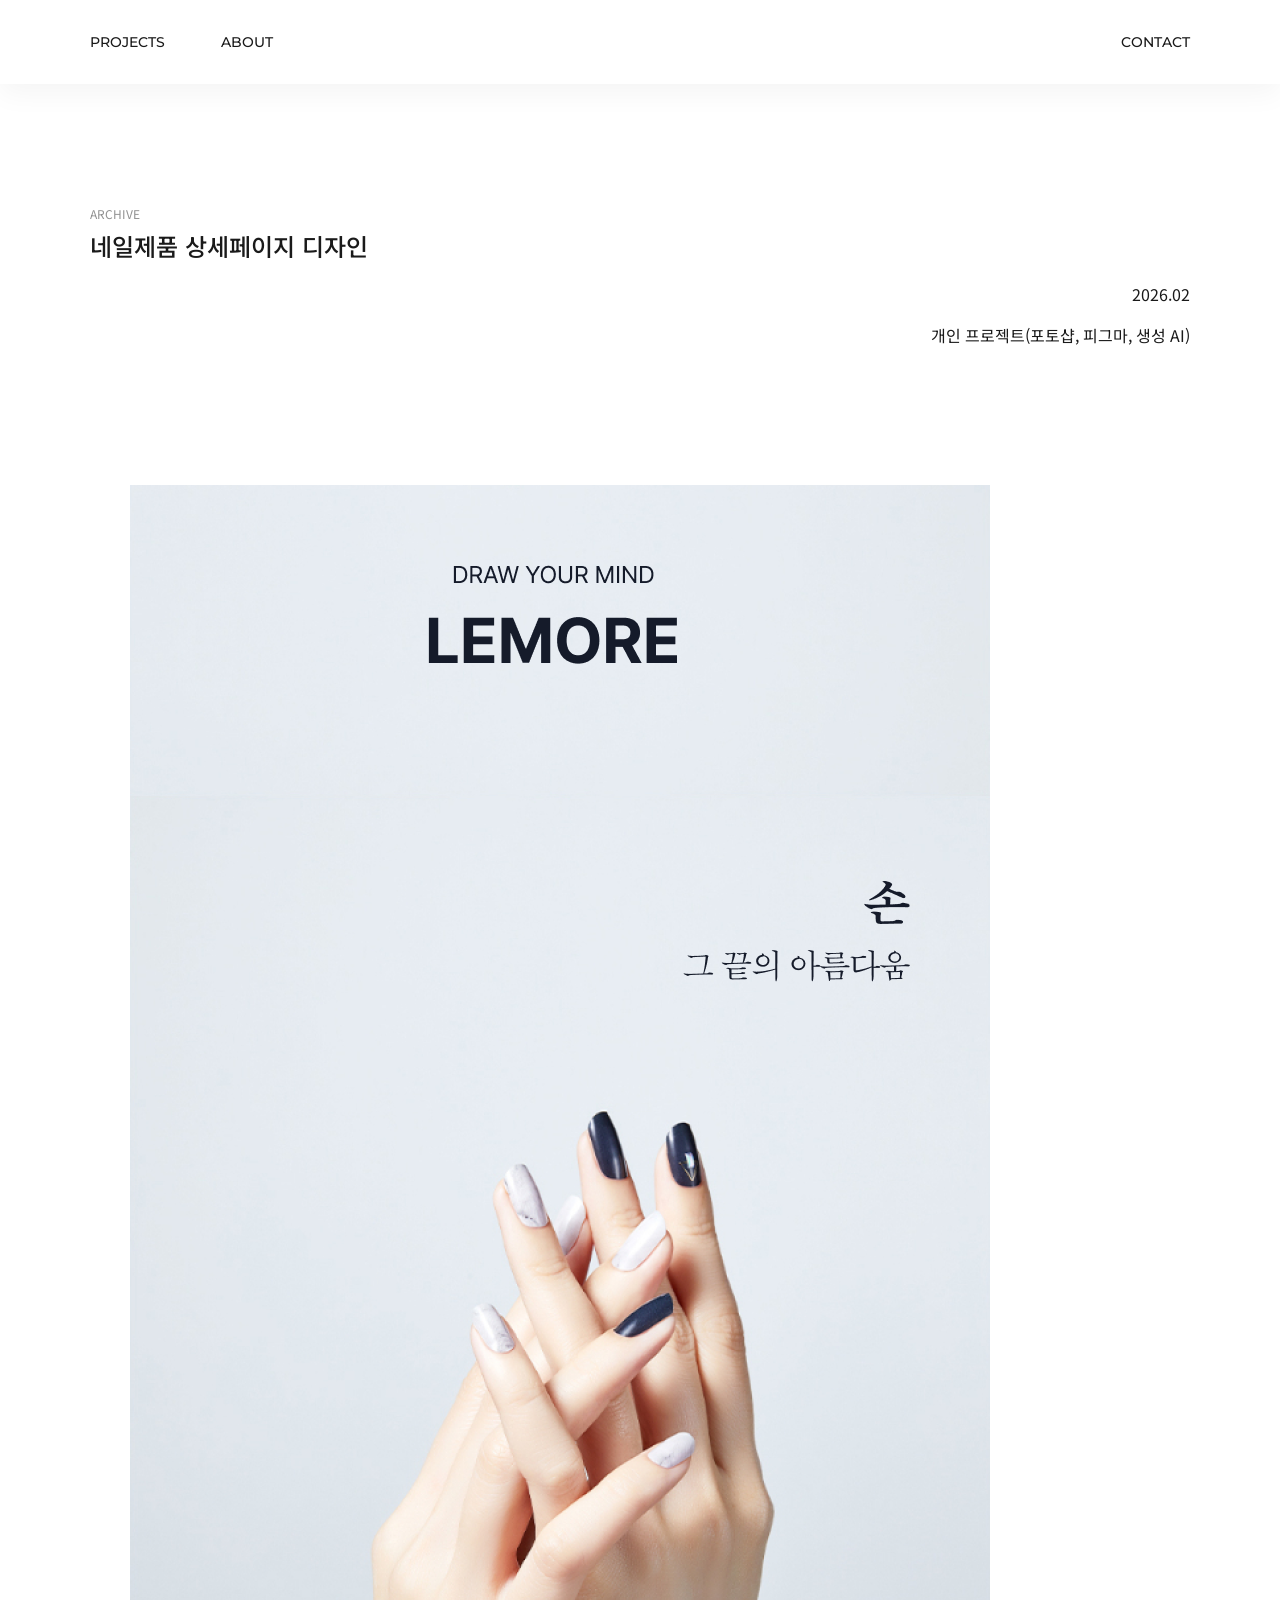
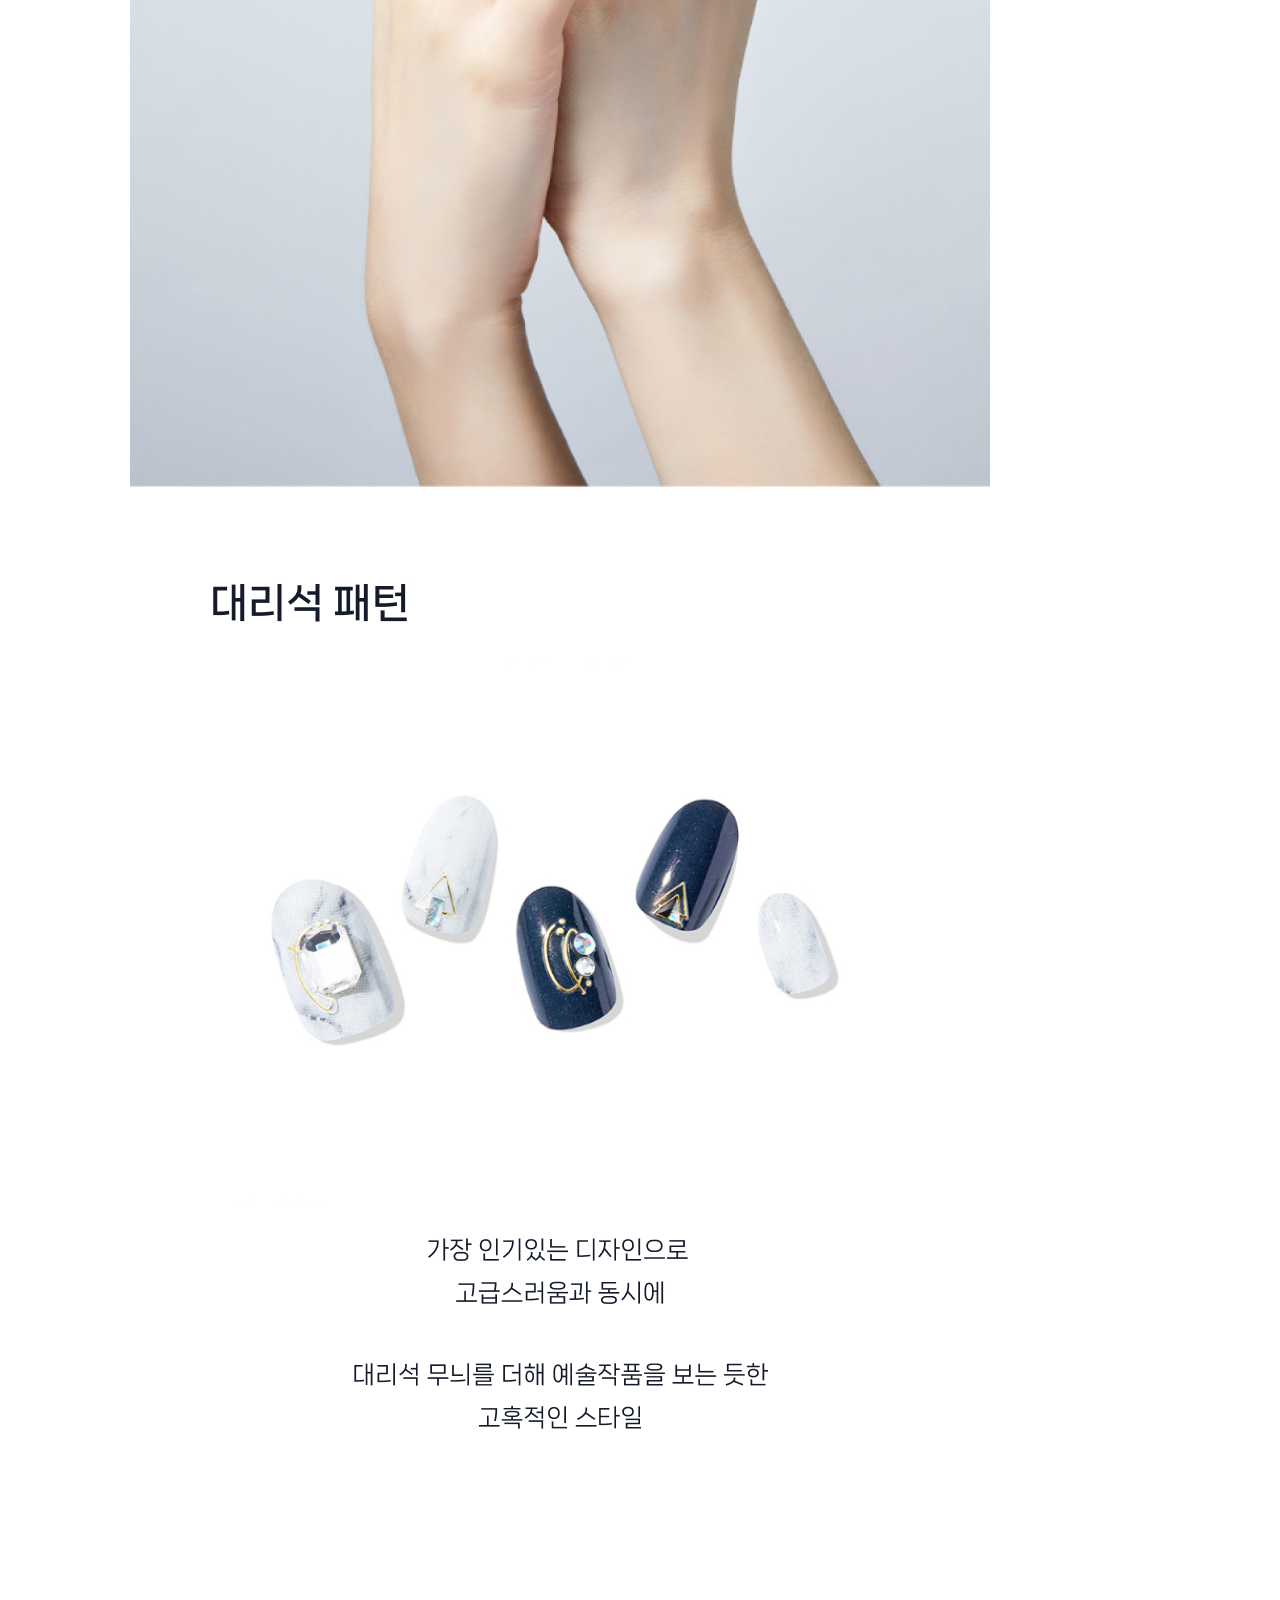
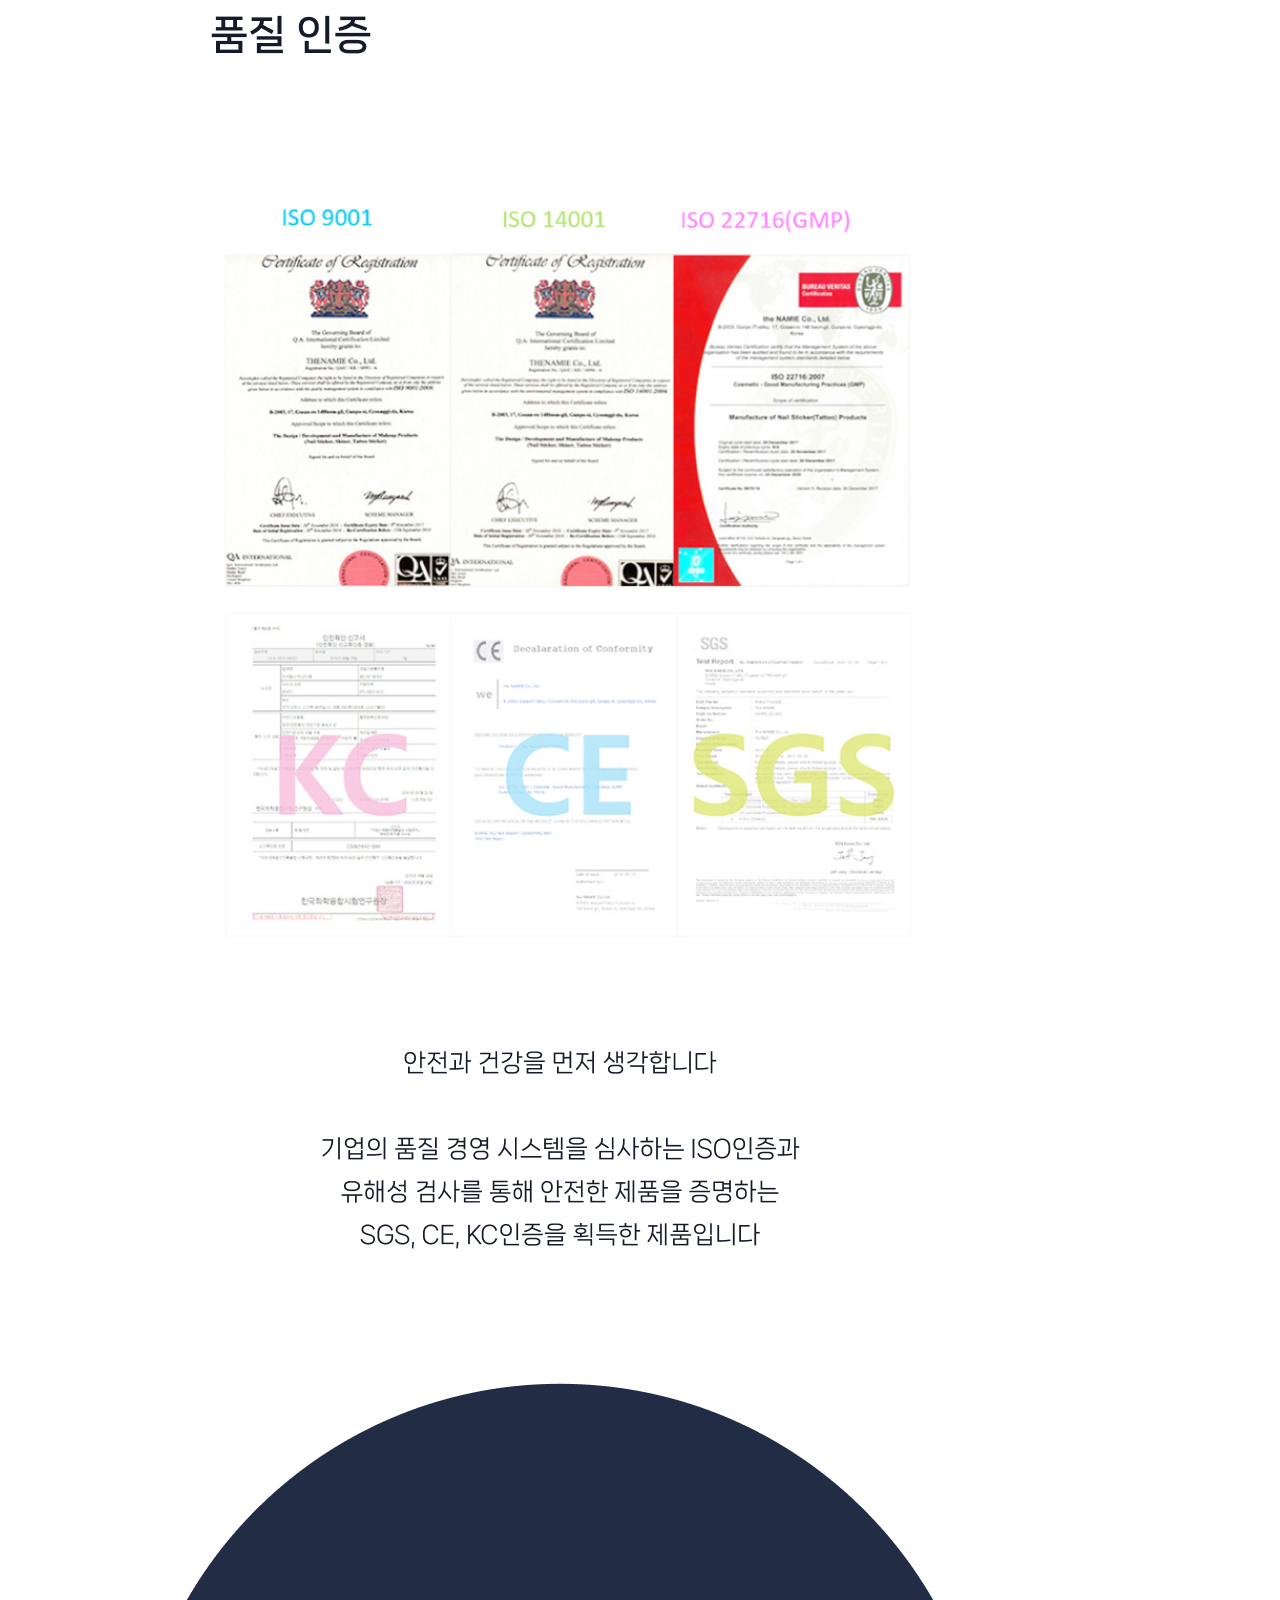
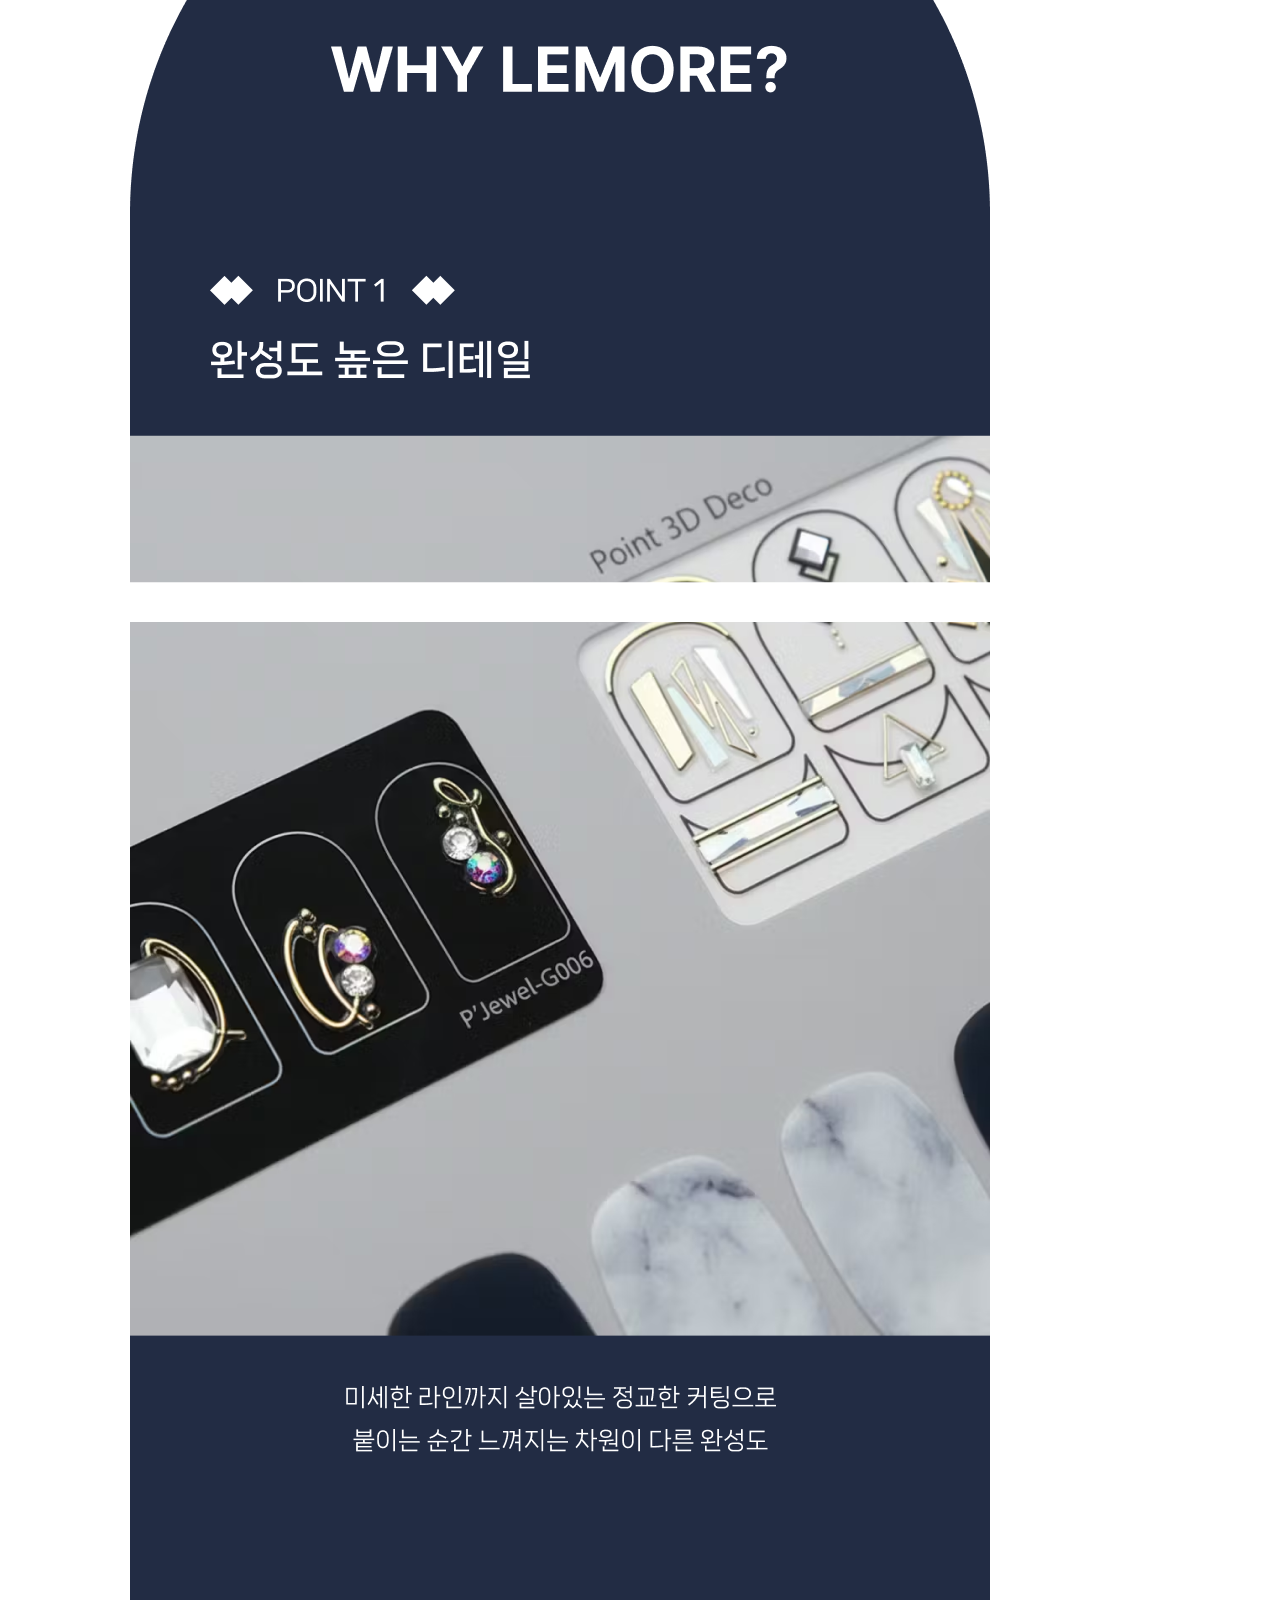
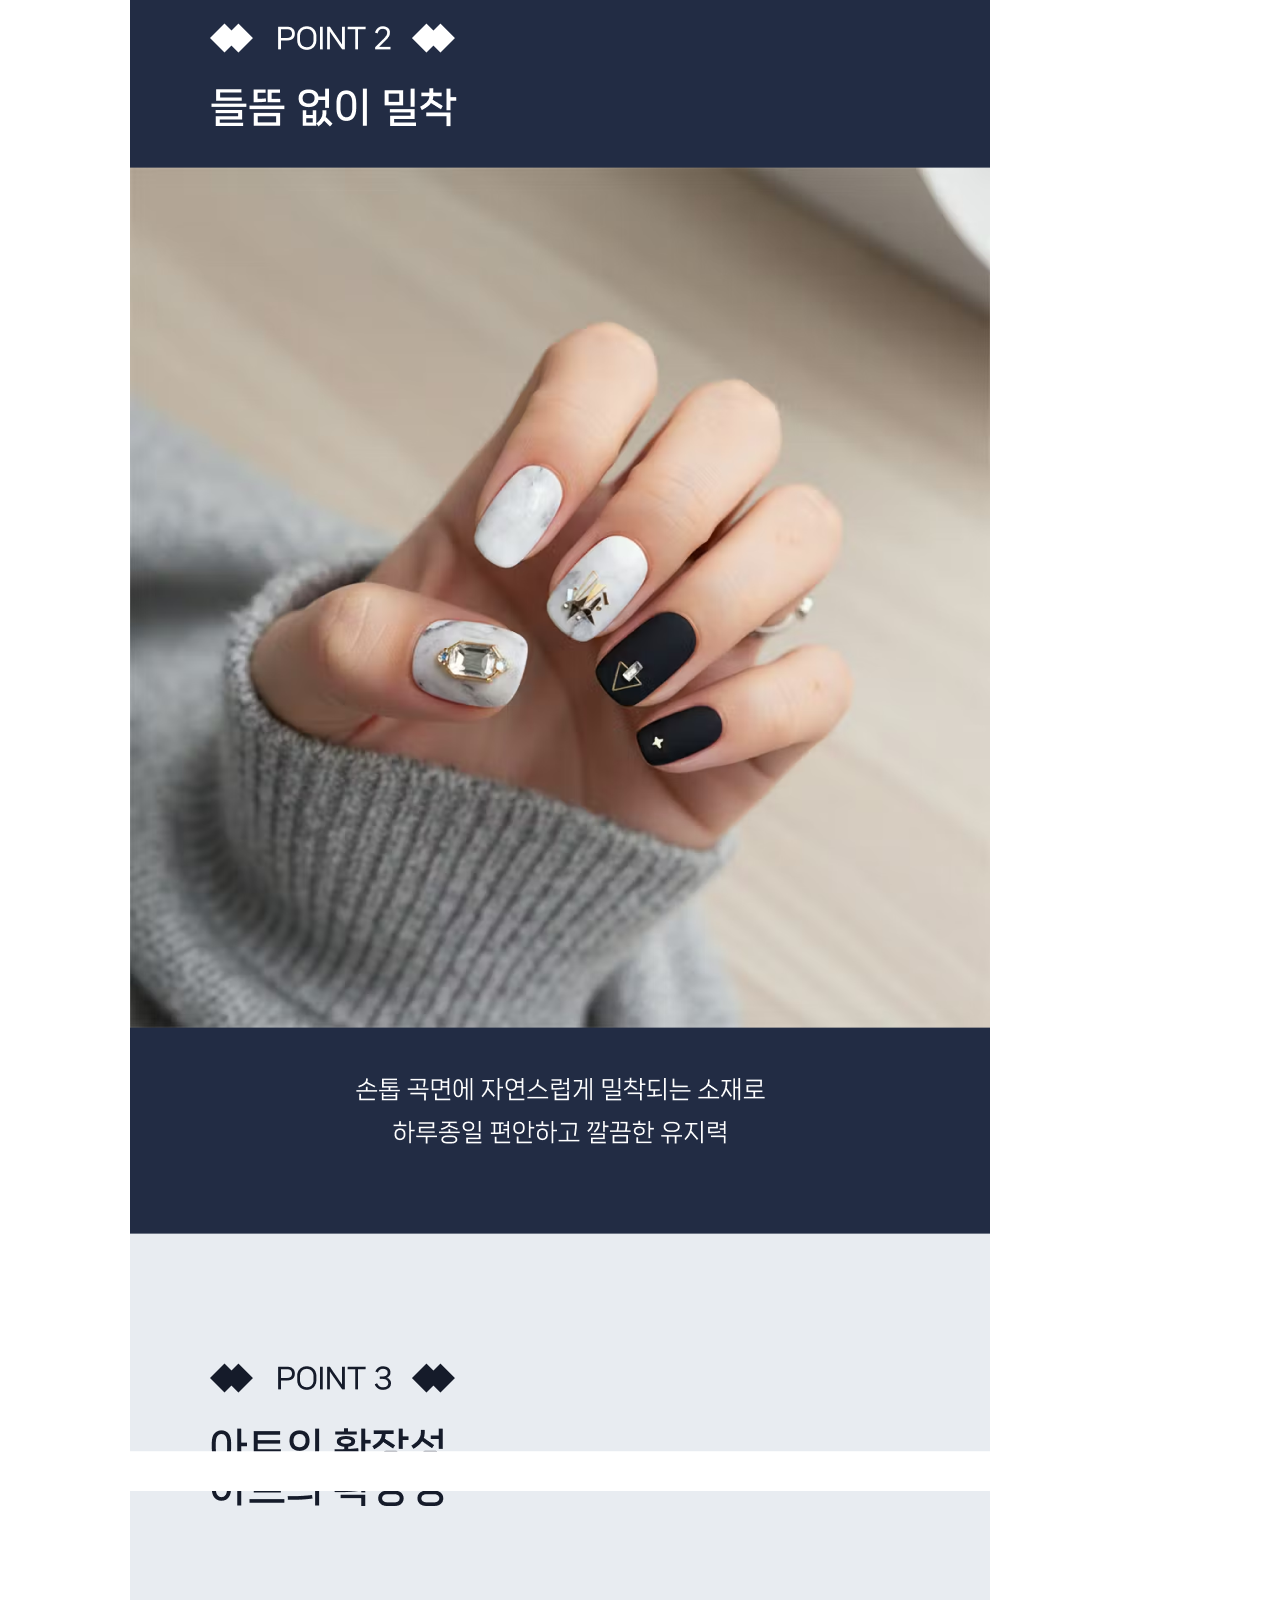
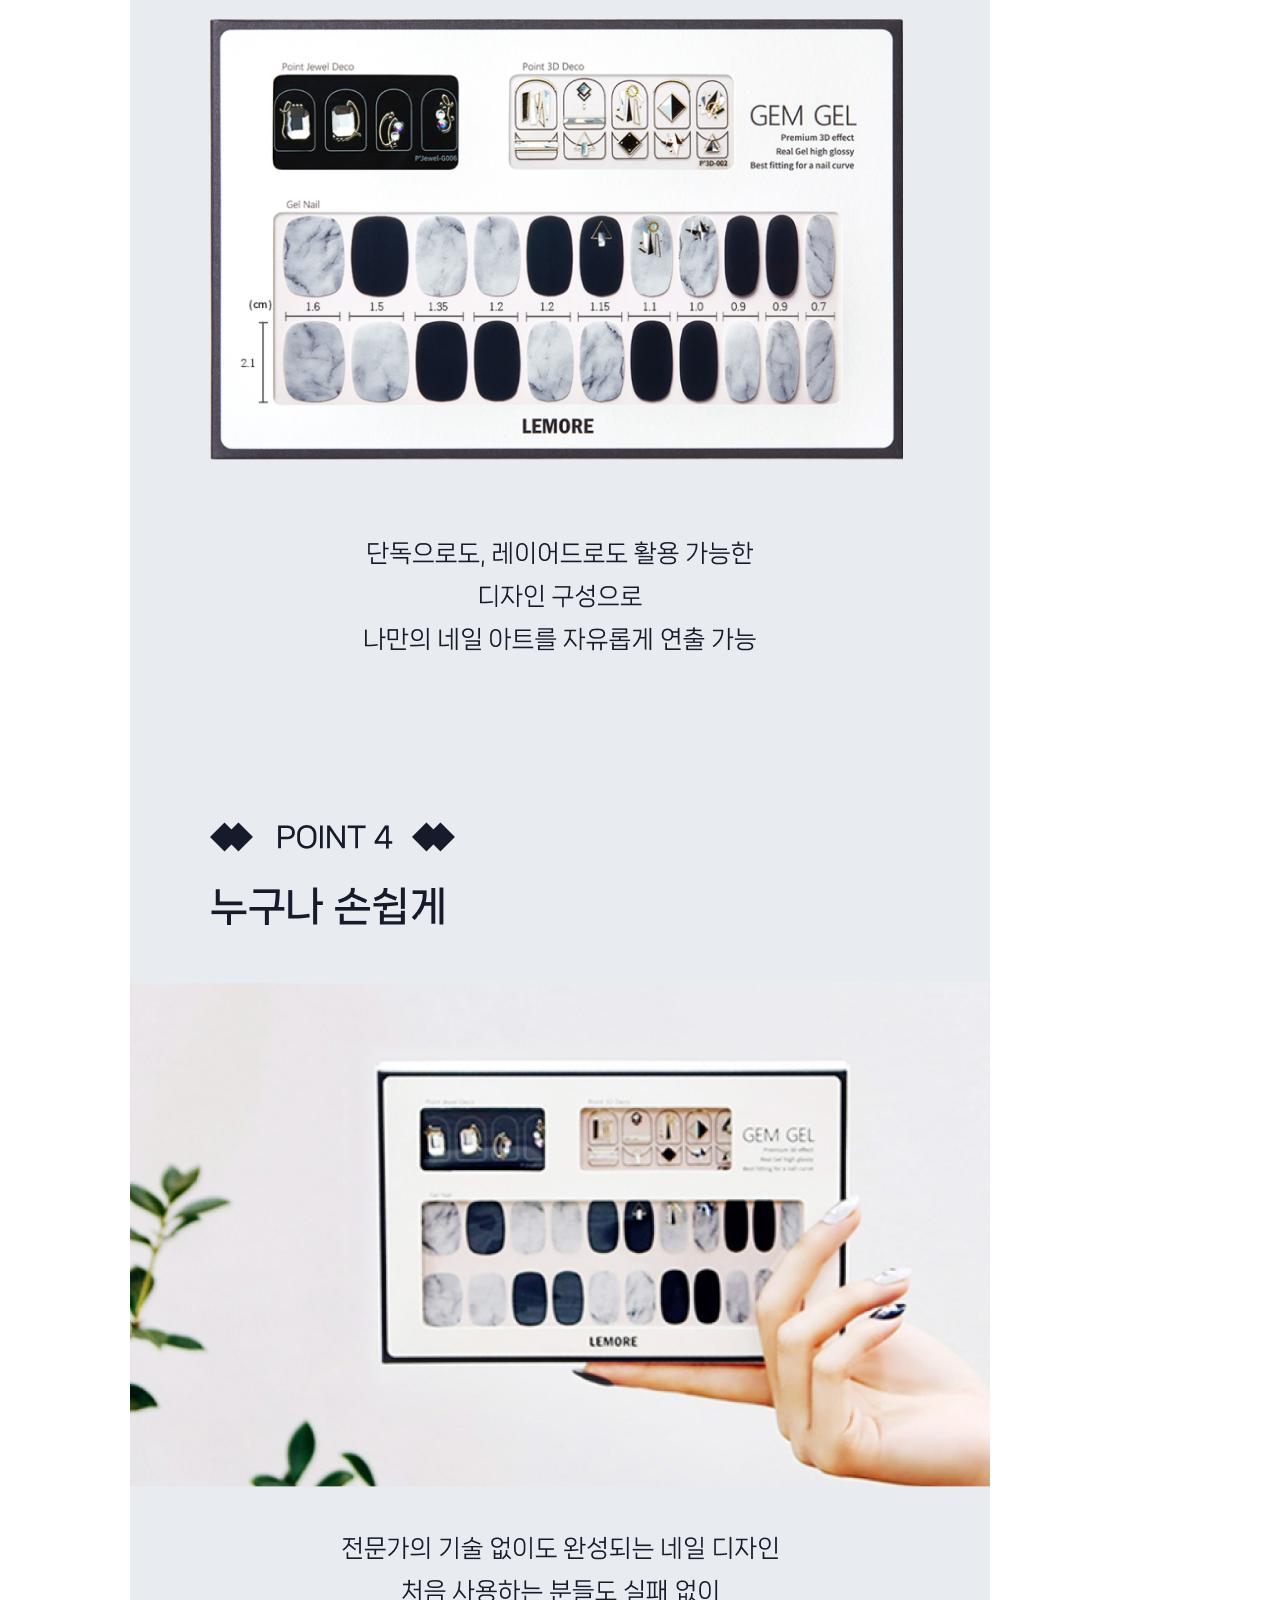
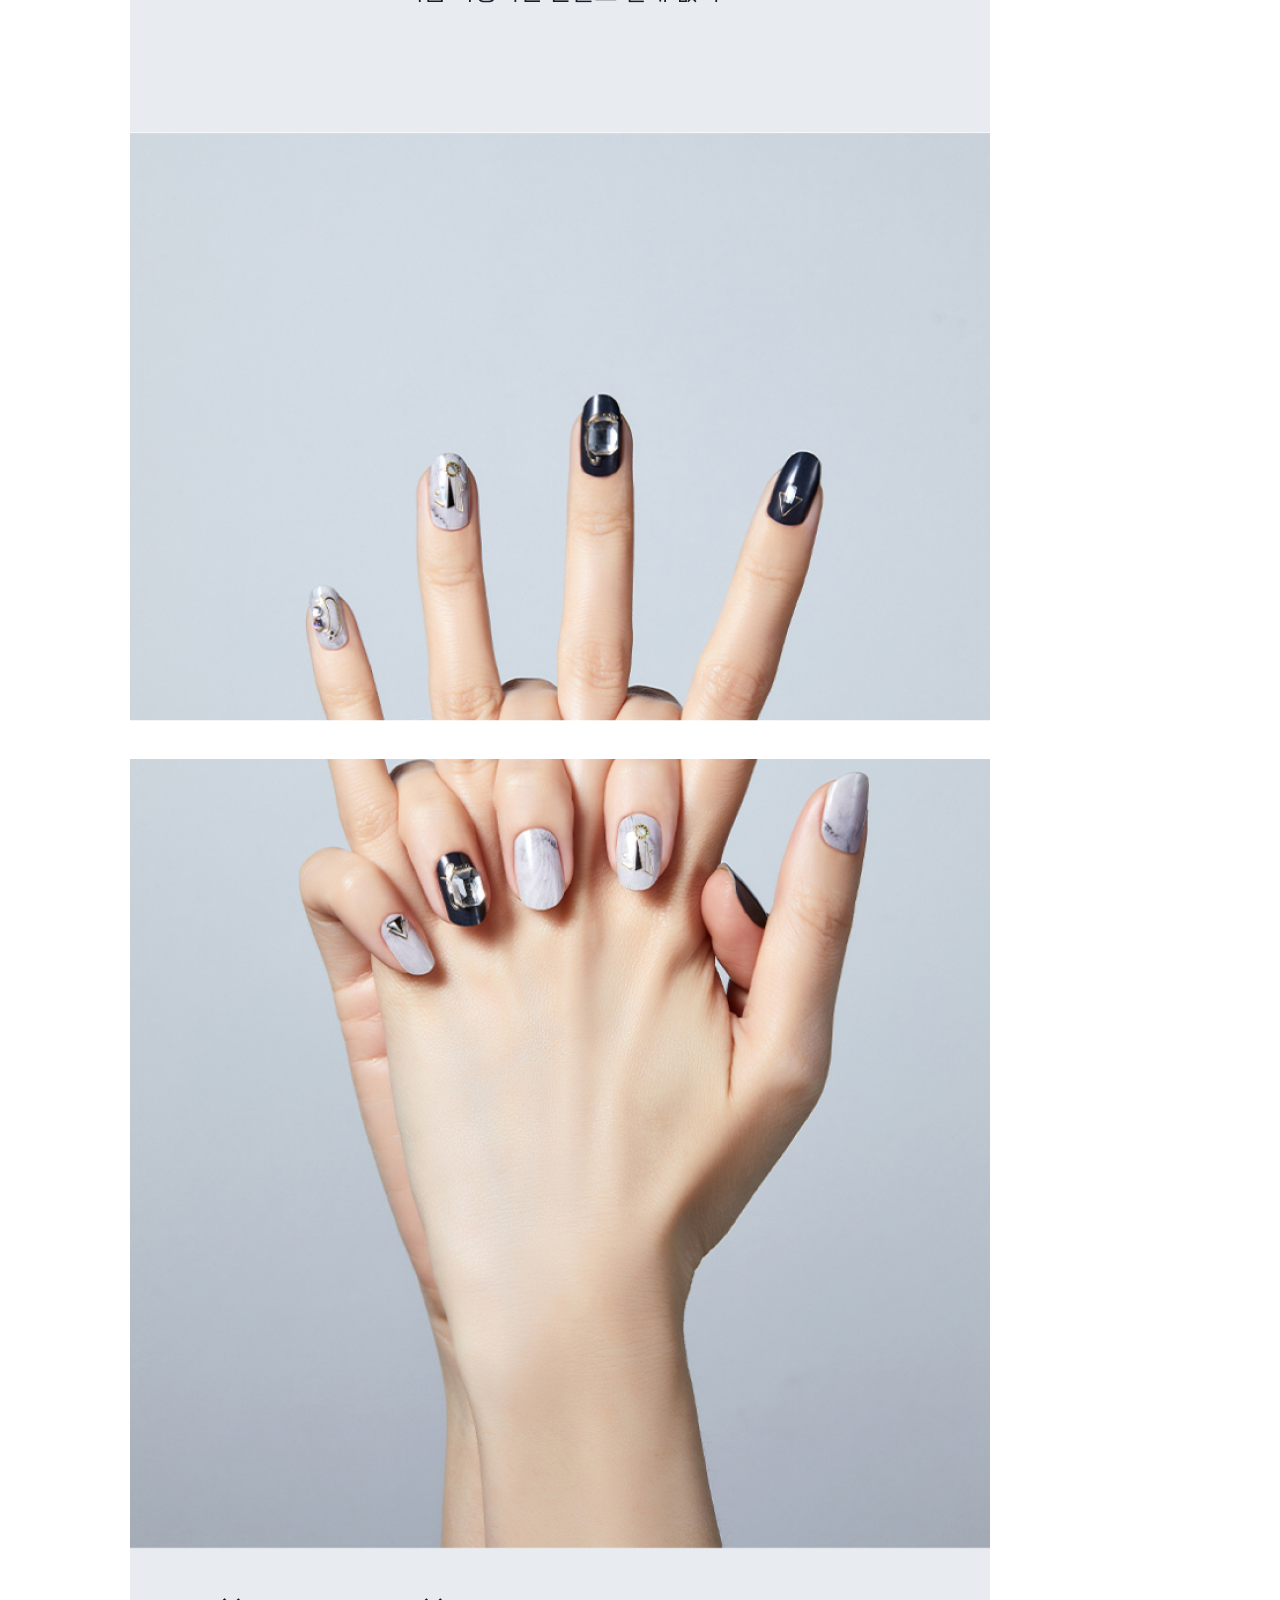
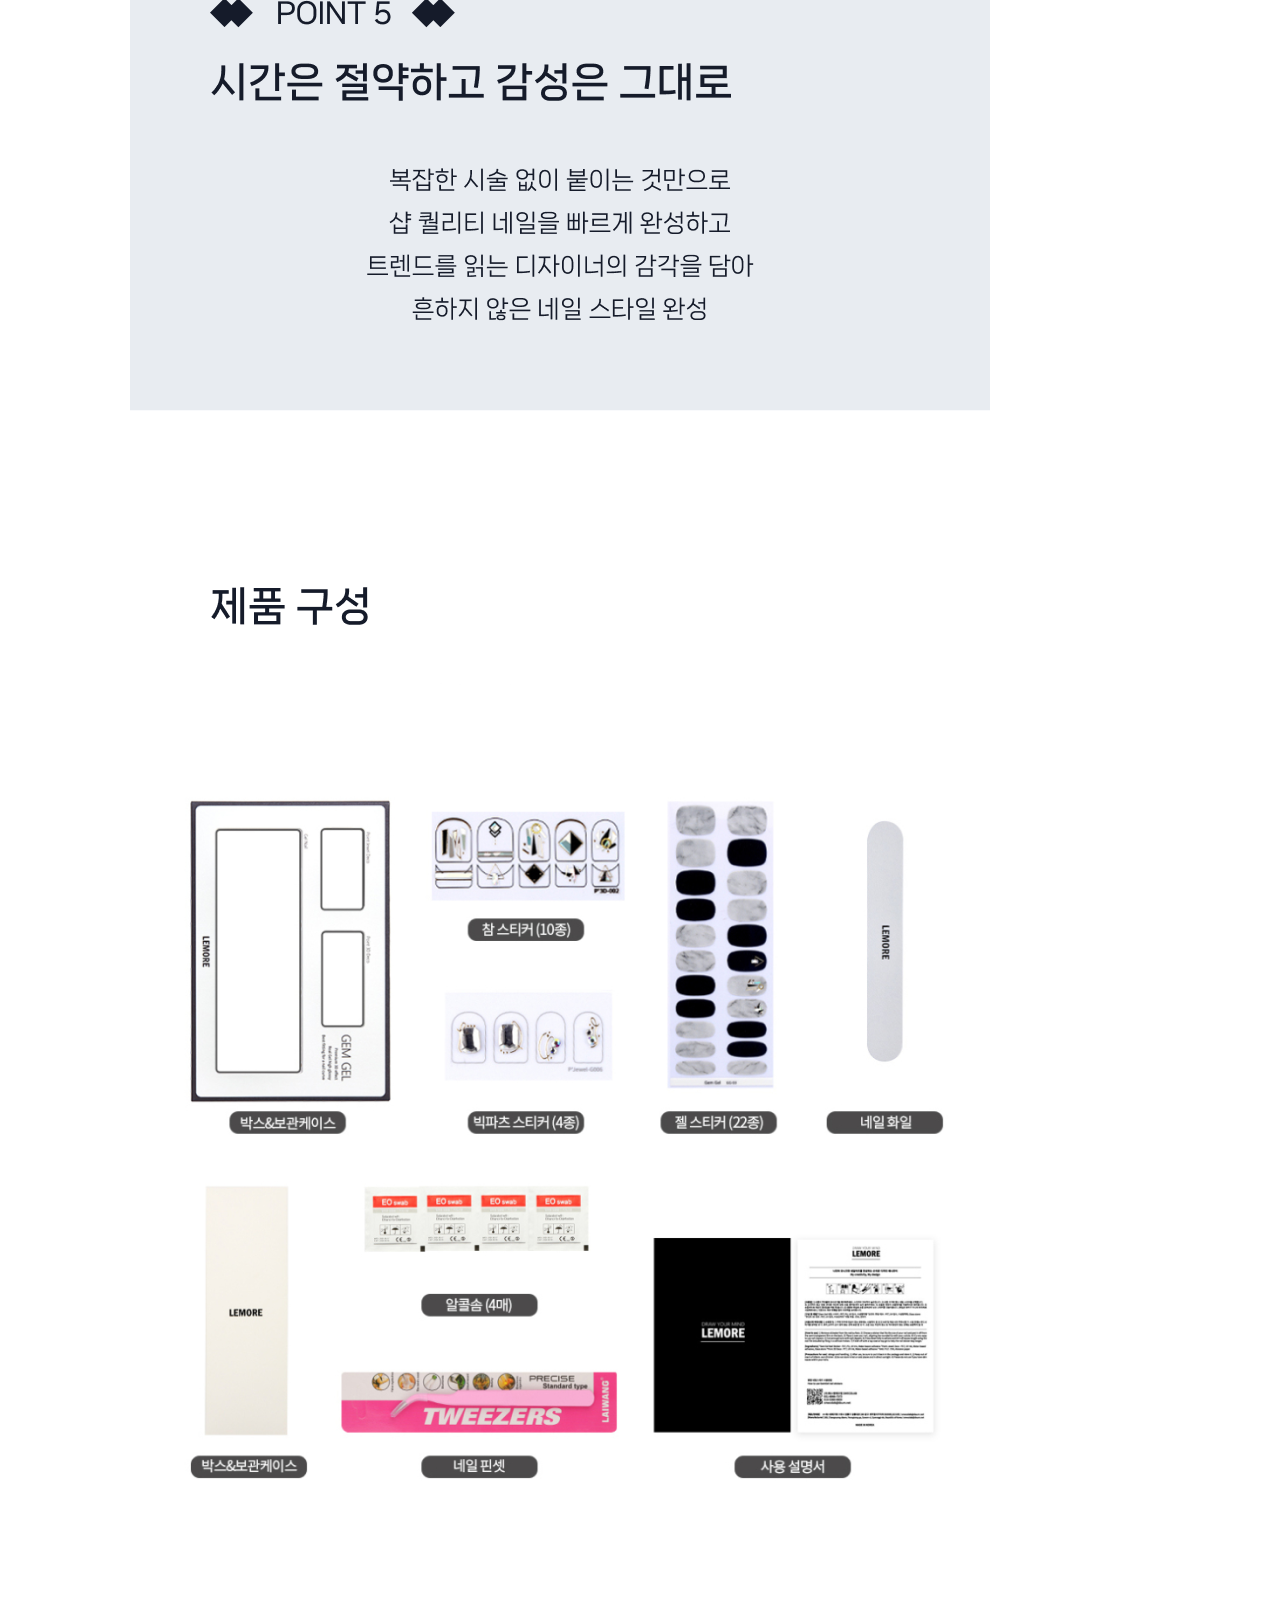
==== commit 1ab39691: "상세페이지 오류 수정" ====
--- a/projects/archive-01.html
+++ b/projects/archive-01.html
@@ -34,11 +34,11 @@
 
   
     <div class="pd-stack">
-  <figure class="pd-img"><img src="../images/projects/archive-01/1_1x.webp" alt=""></figure>
-  <figure class="pd-img"><img src="../images/projects/archive-01/2_1x.webp" alt=""></figure>
-  <figure class="pd-img"><img src="../images/projects/archive-01/3_1x.webp" alt=""></figure>
-  <figure class="pd-img"><img src="../images/projects/archive-01/4_1x.webp" alt=""></figure>
-  <figure class="pd-img"><img src="../images/projects/archive-01/5_1x.webp" alt=""></figure>
+  <figure class="pd-img.w-860"><img src="../images/projects/archive-01/1_1x.webp" alt=""></figure>
+  <figure class="pd-img.w-860"><img src="../images/projects/archive-01/2_1x.webp" alt=""></figure>
+  <figure class="pd-img.w-860"><img src="../images/projects/archive-01/3_1x.webp" alt=""></figure>
+  <figure class="pd-img.w-860"><img src="../images/projects/archive-01/4_1x.webp" alt=""></figure>
+  <figure class="pd-img.w-860"><img src="../images/projects/archive-01/5_1x.webp" alt=""></figure>
 </div>
 
 
--- a/style.css
+++ b/style.css
@@ -236,6 +236,11 @@
 }
 .pd-img.is-full img { width: 100%; }   /* 1320px로 꽉 채우고 싶은 이미지에만 추가 */
 
+.pd-img.w-860  img { 
+  display: block;
+  width: min(860px, 100%);
+  margin: 0 auto;
+ }
 .pd-img.w-880  img { width: min(880px, 100%); }
 .pd-img.w-1000 img { width: min(1000px, 100%); }
 .pd-img.w-1200 img { width: min(1200px, 100%); }
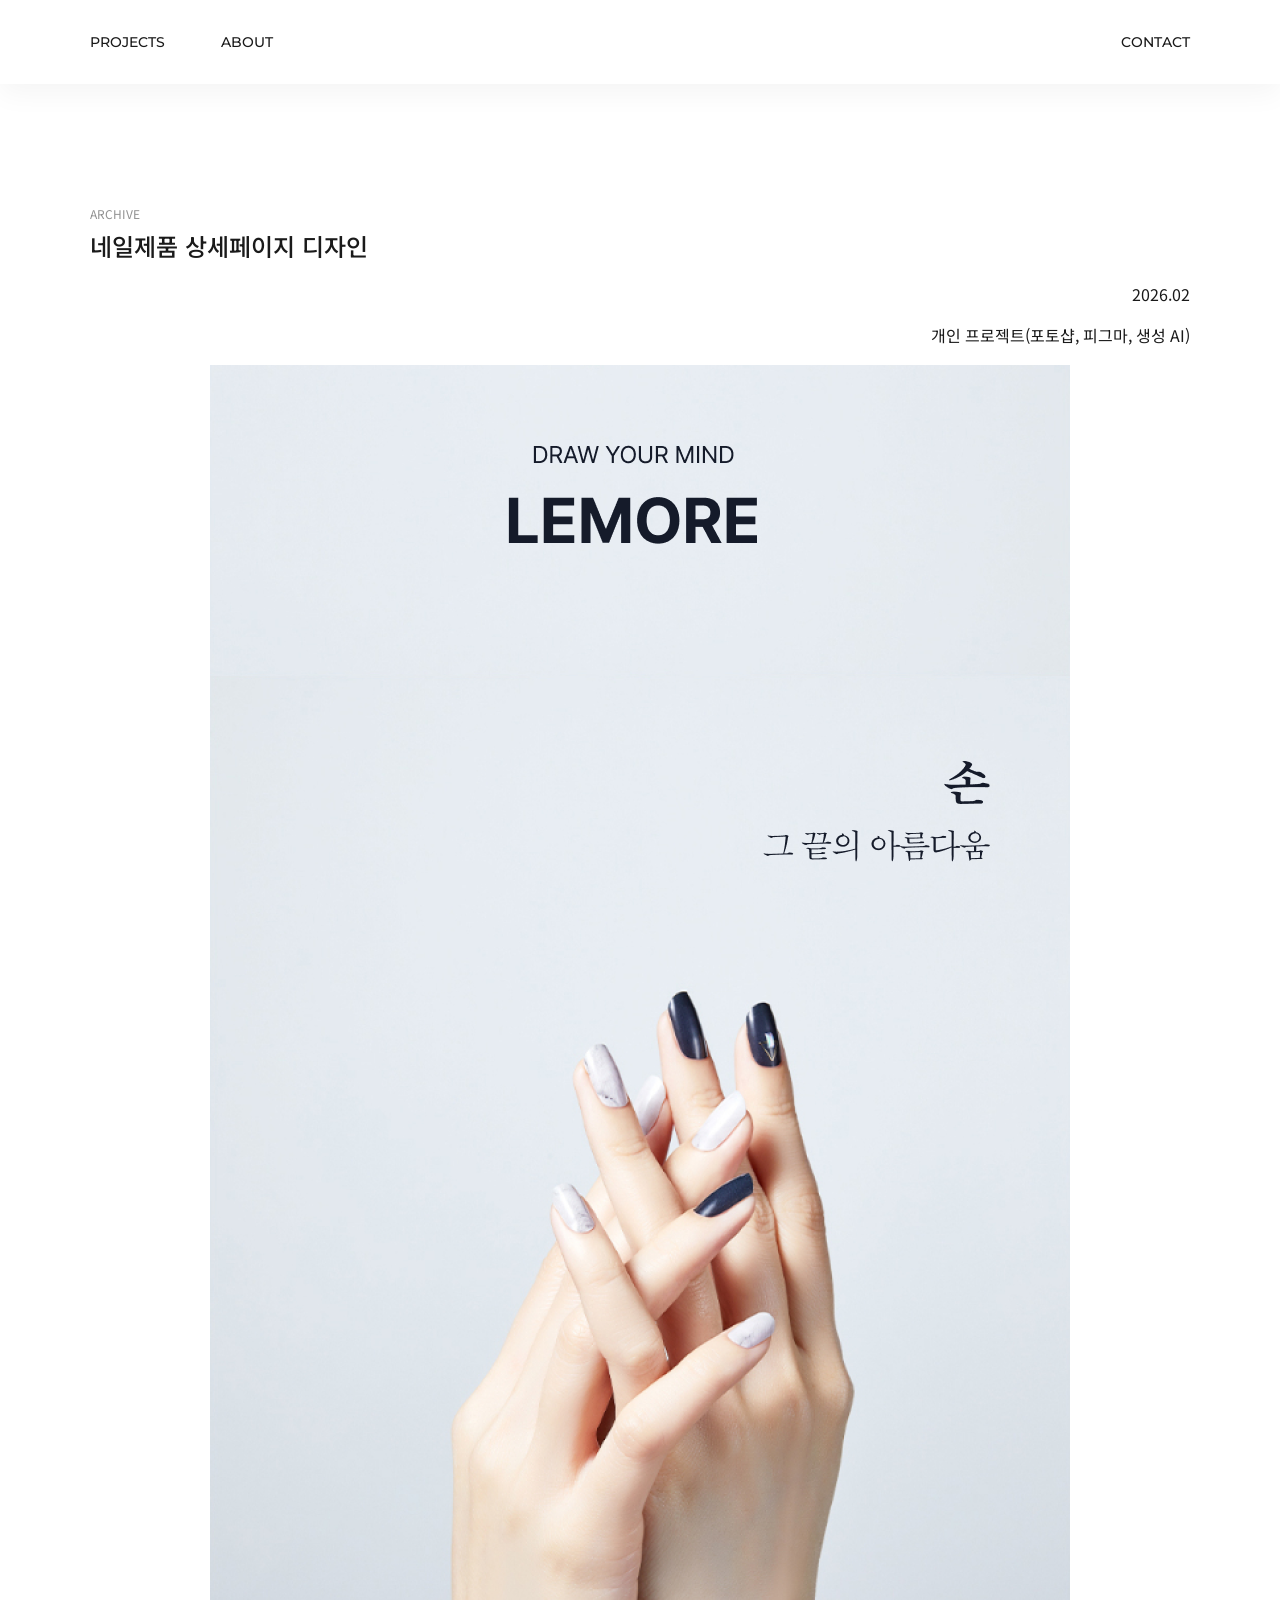
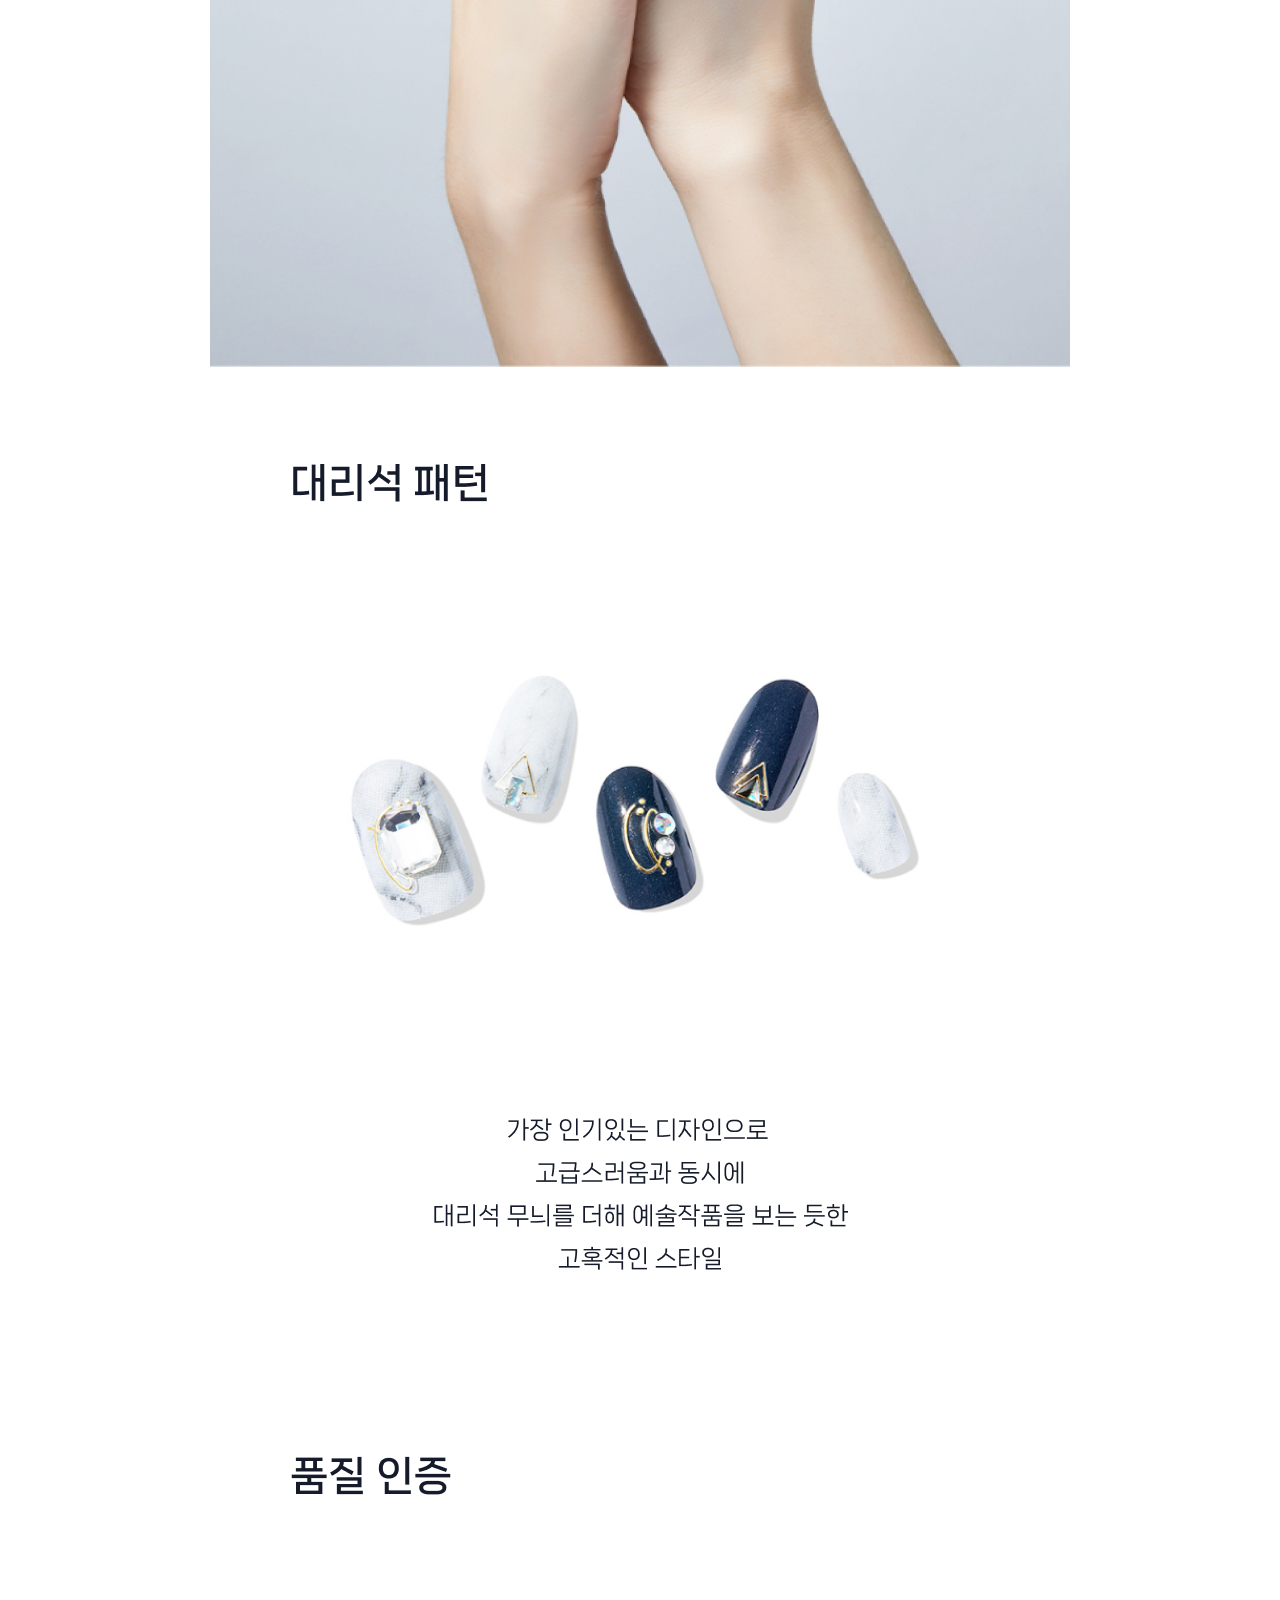
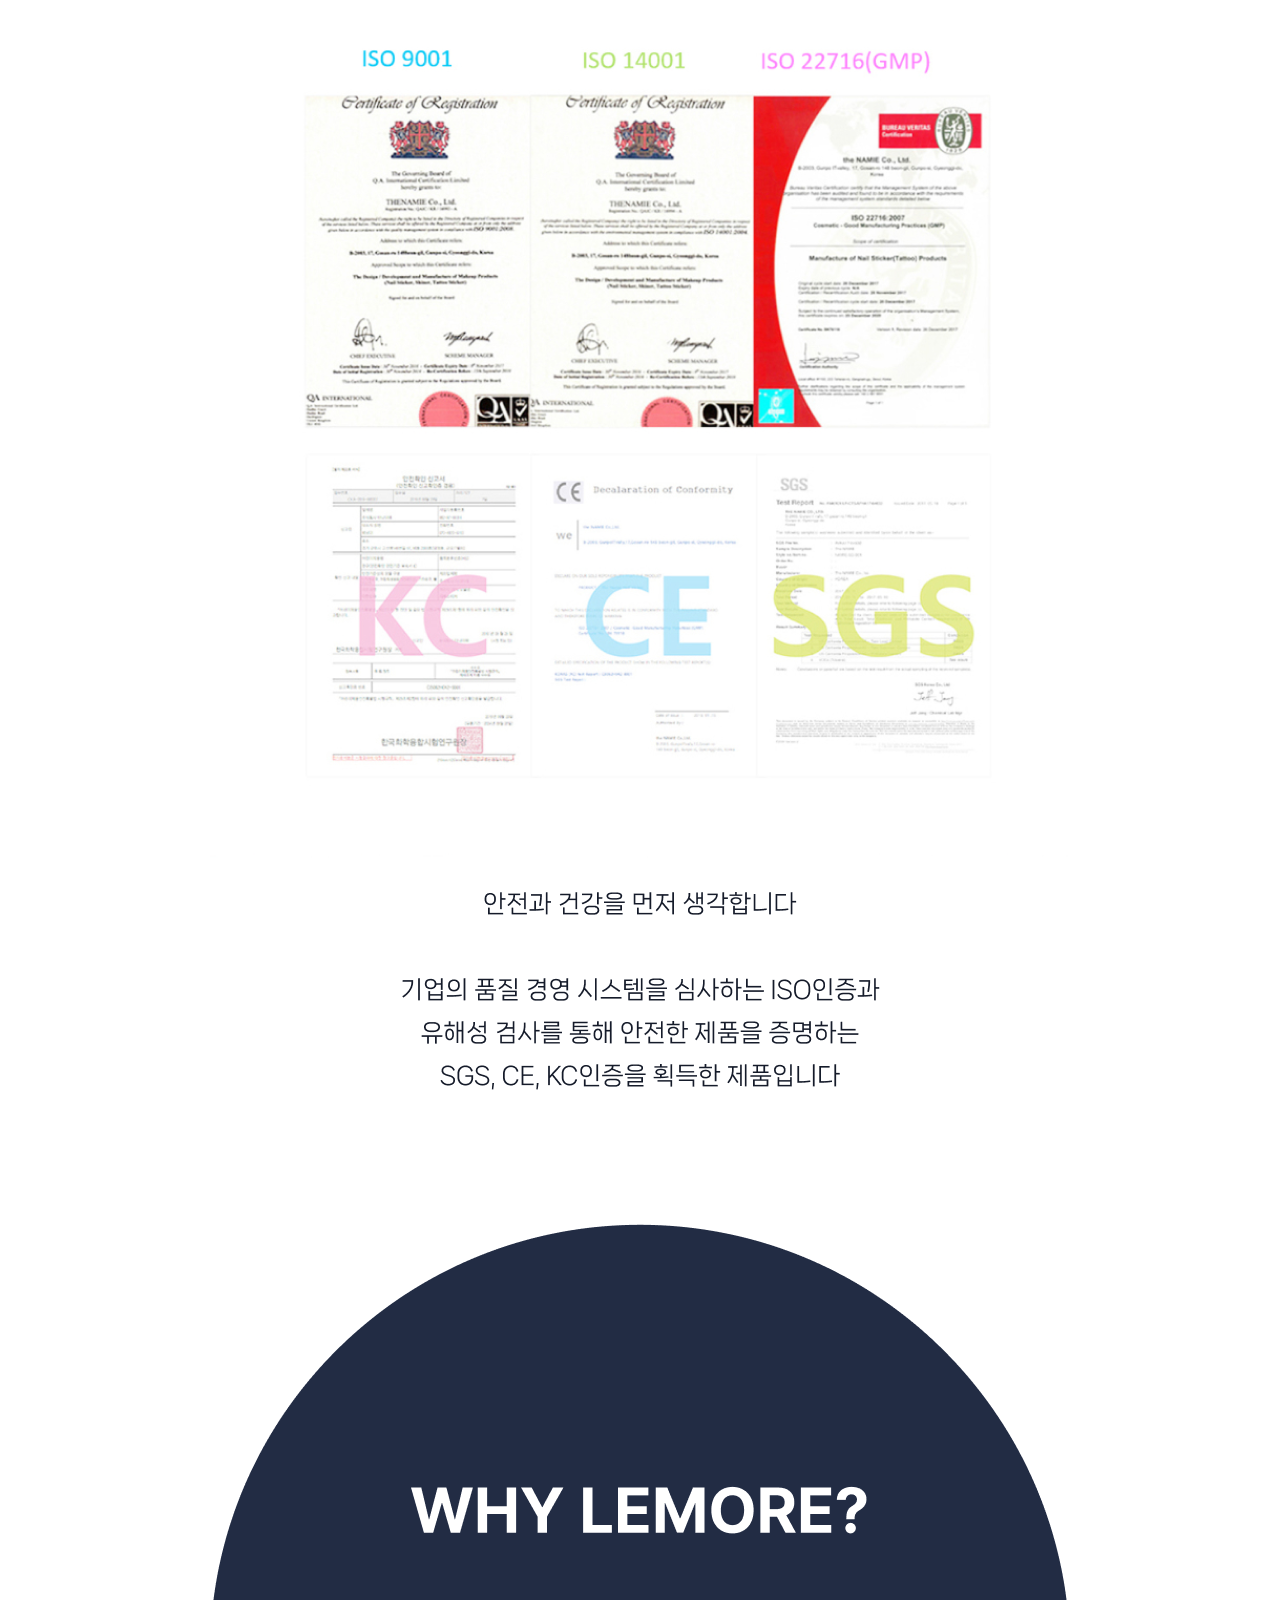
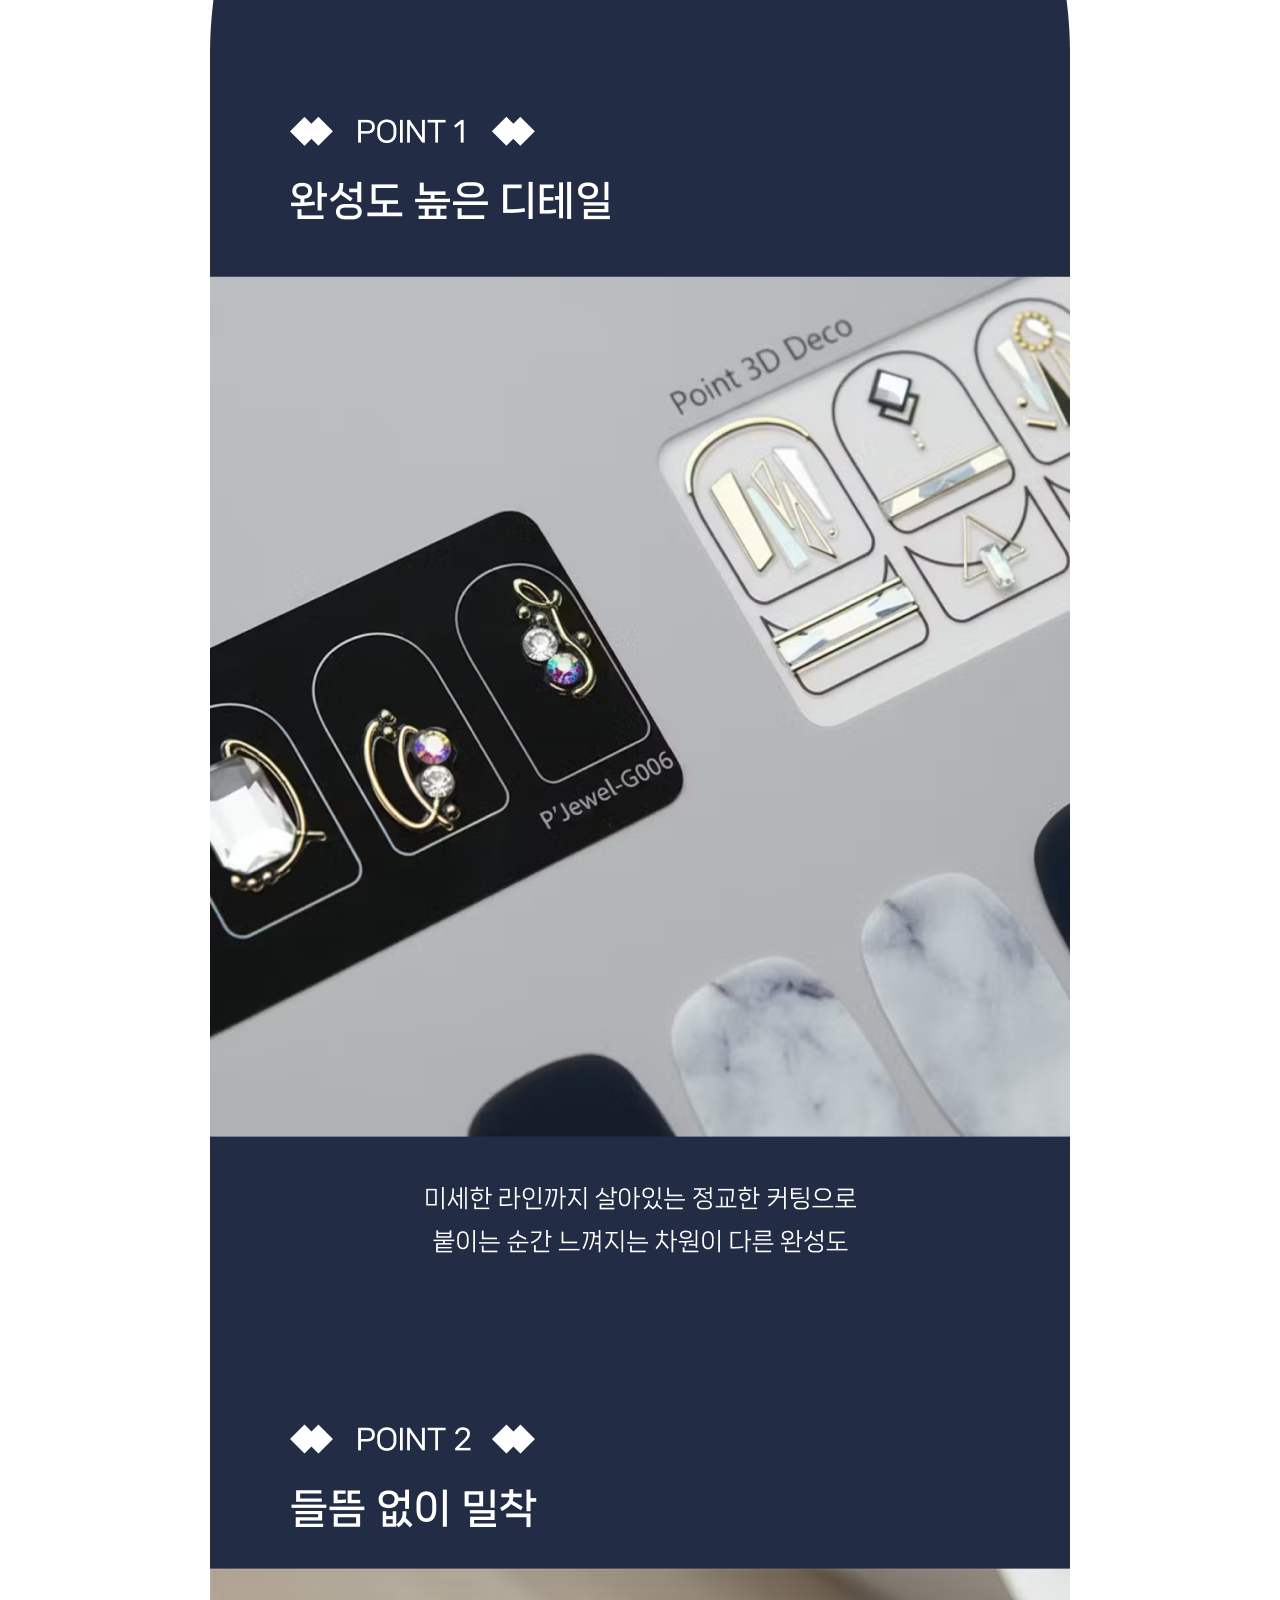
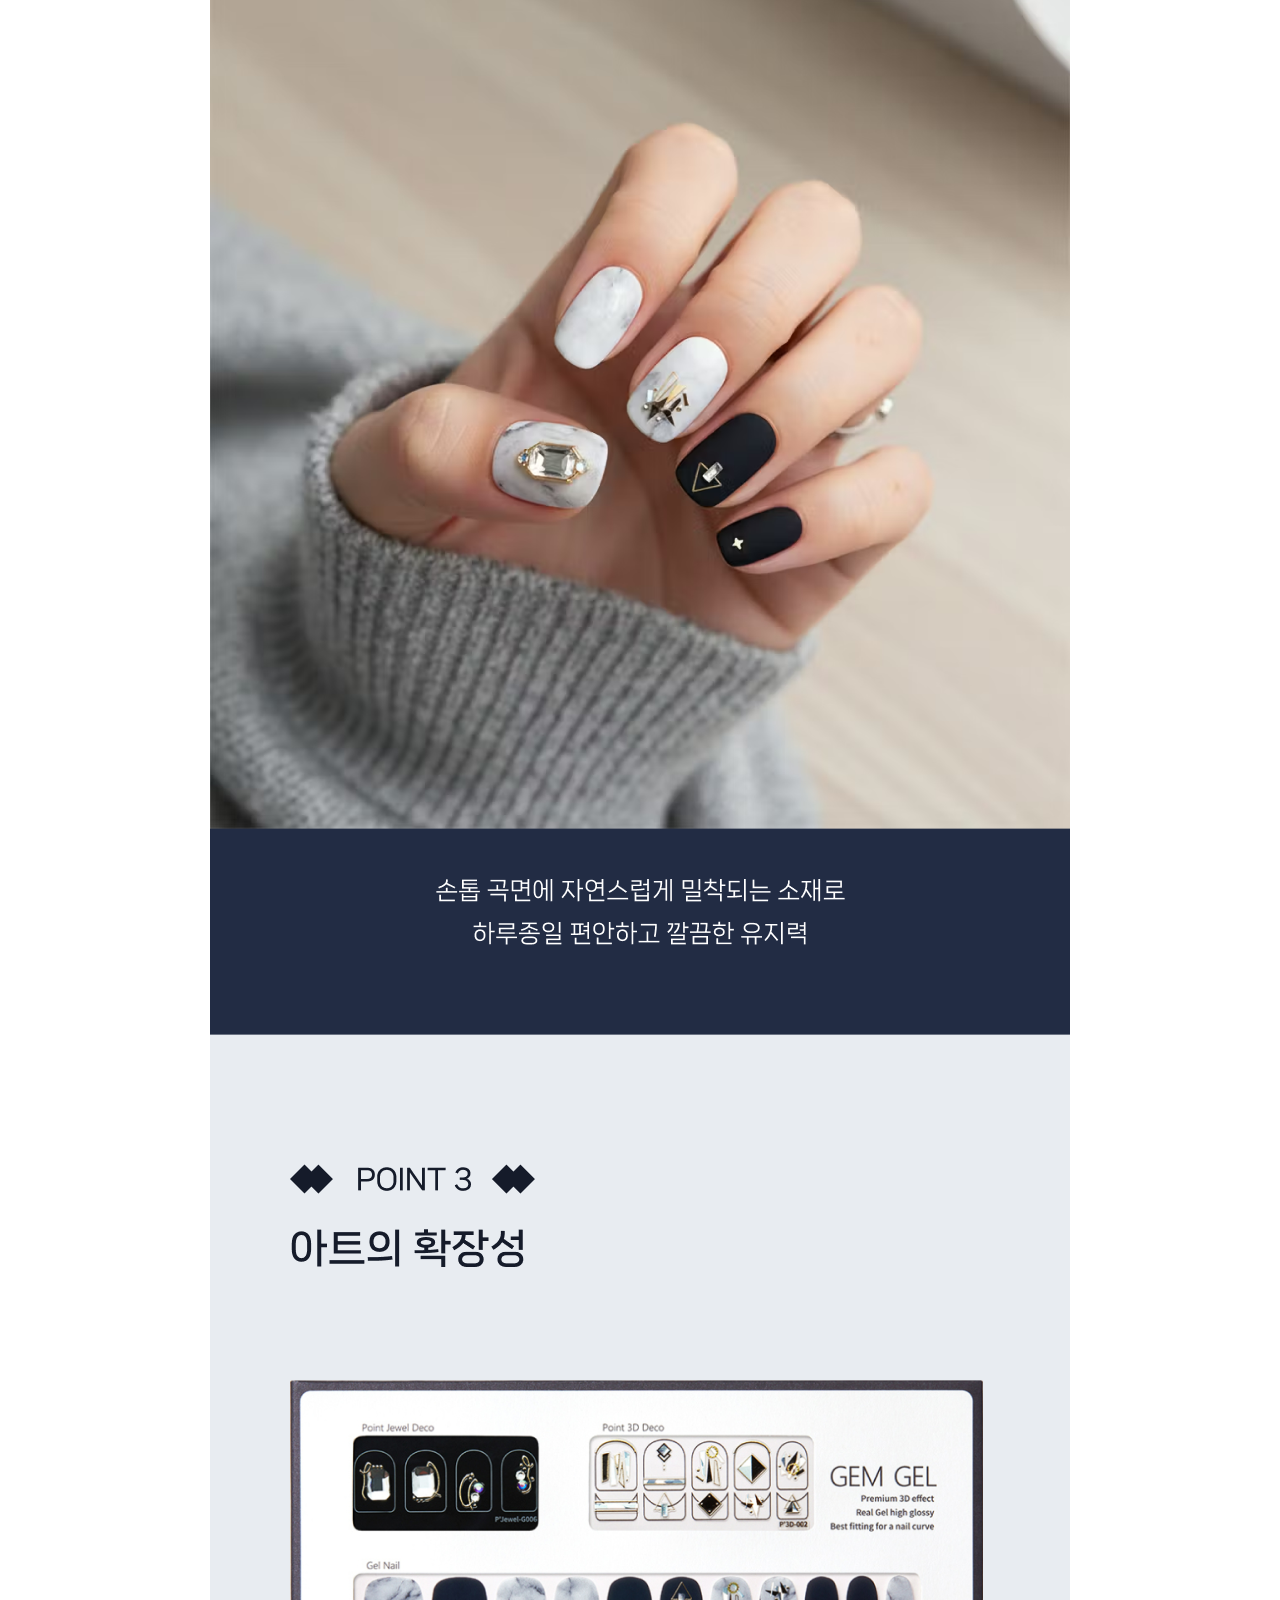
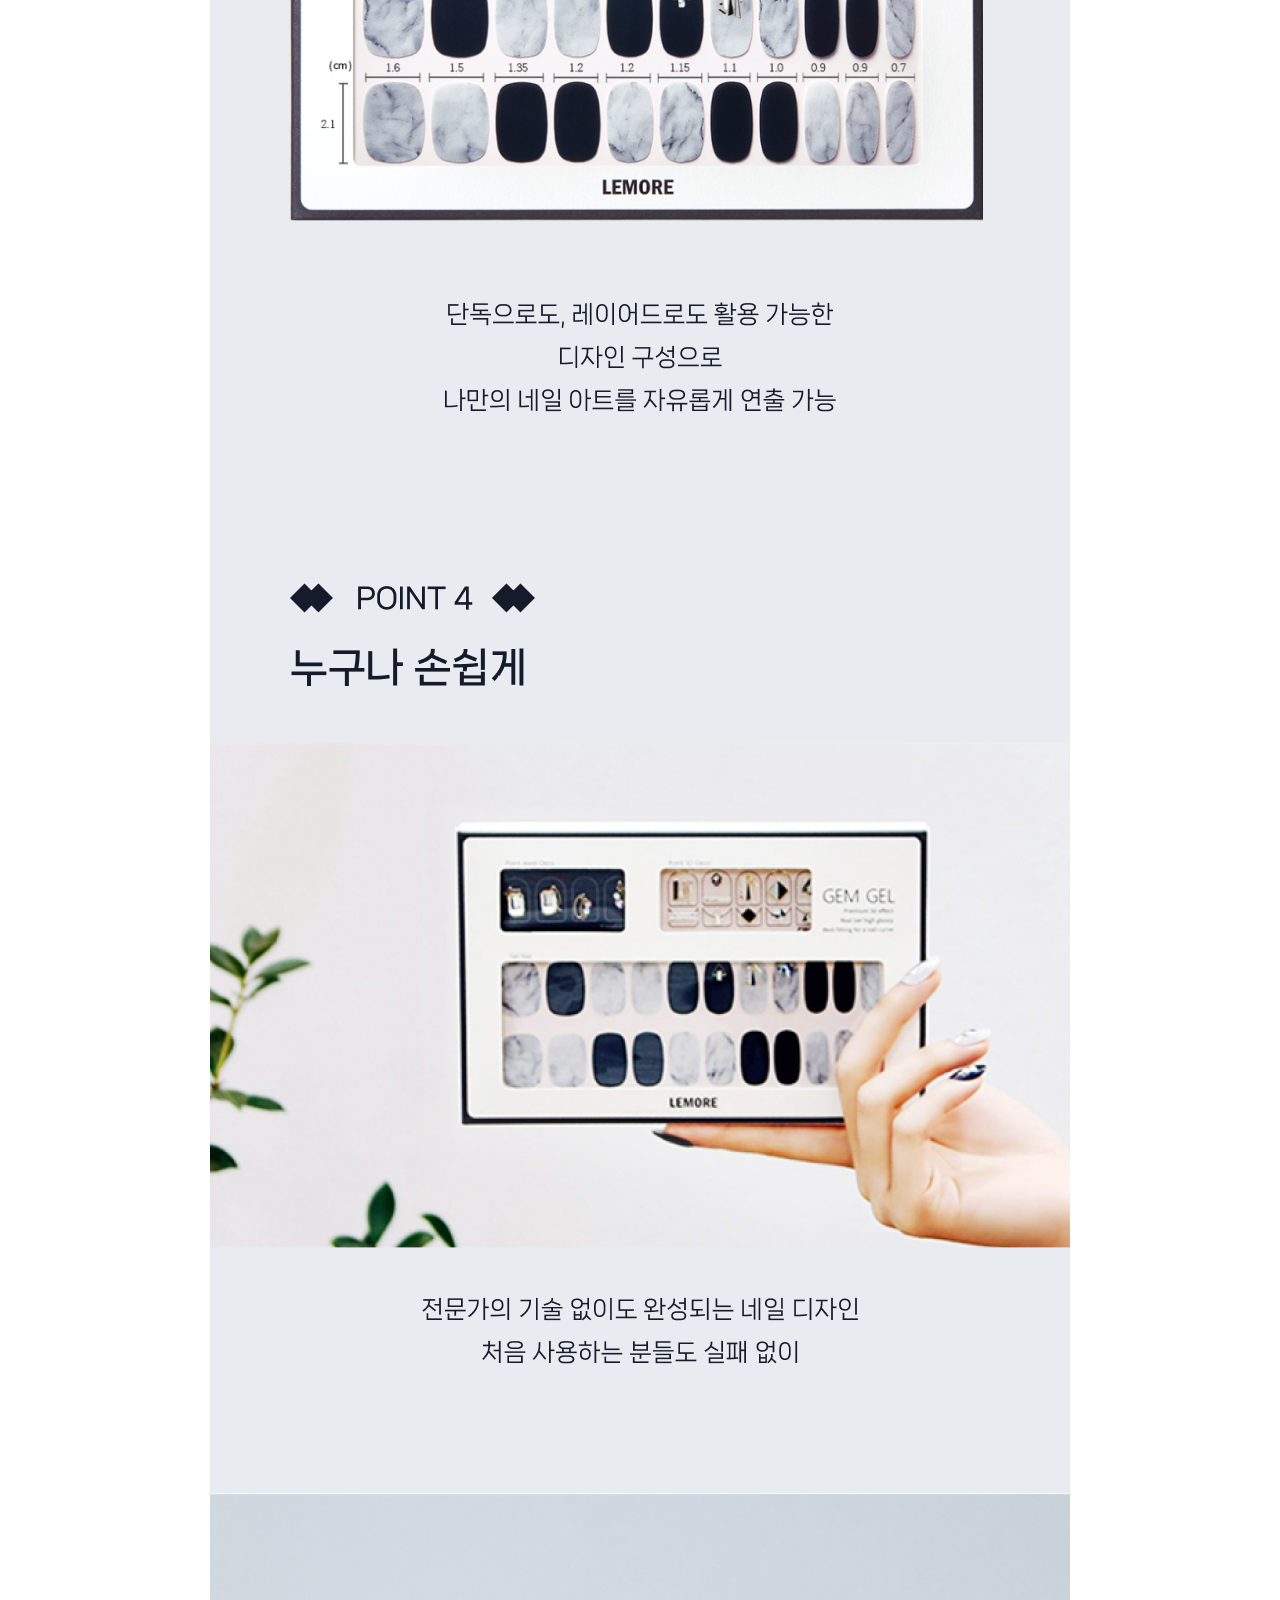
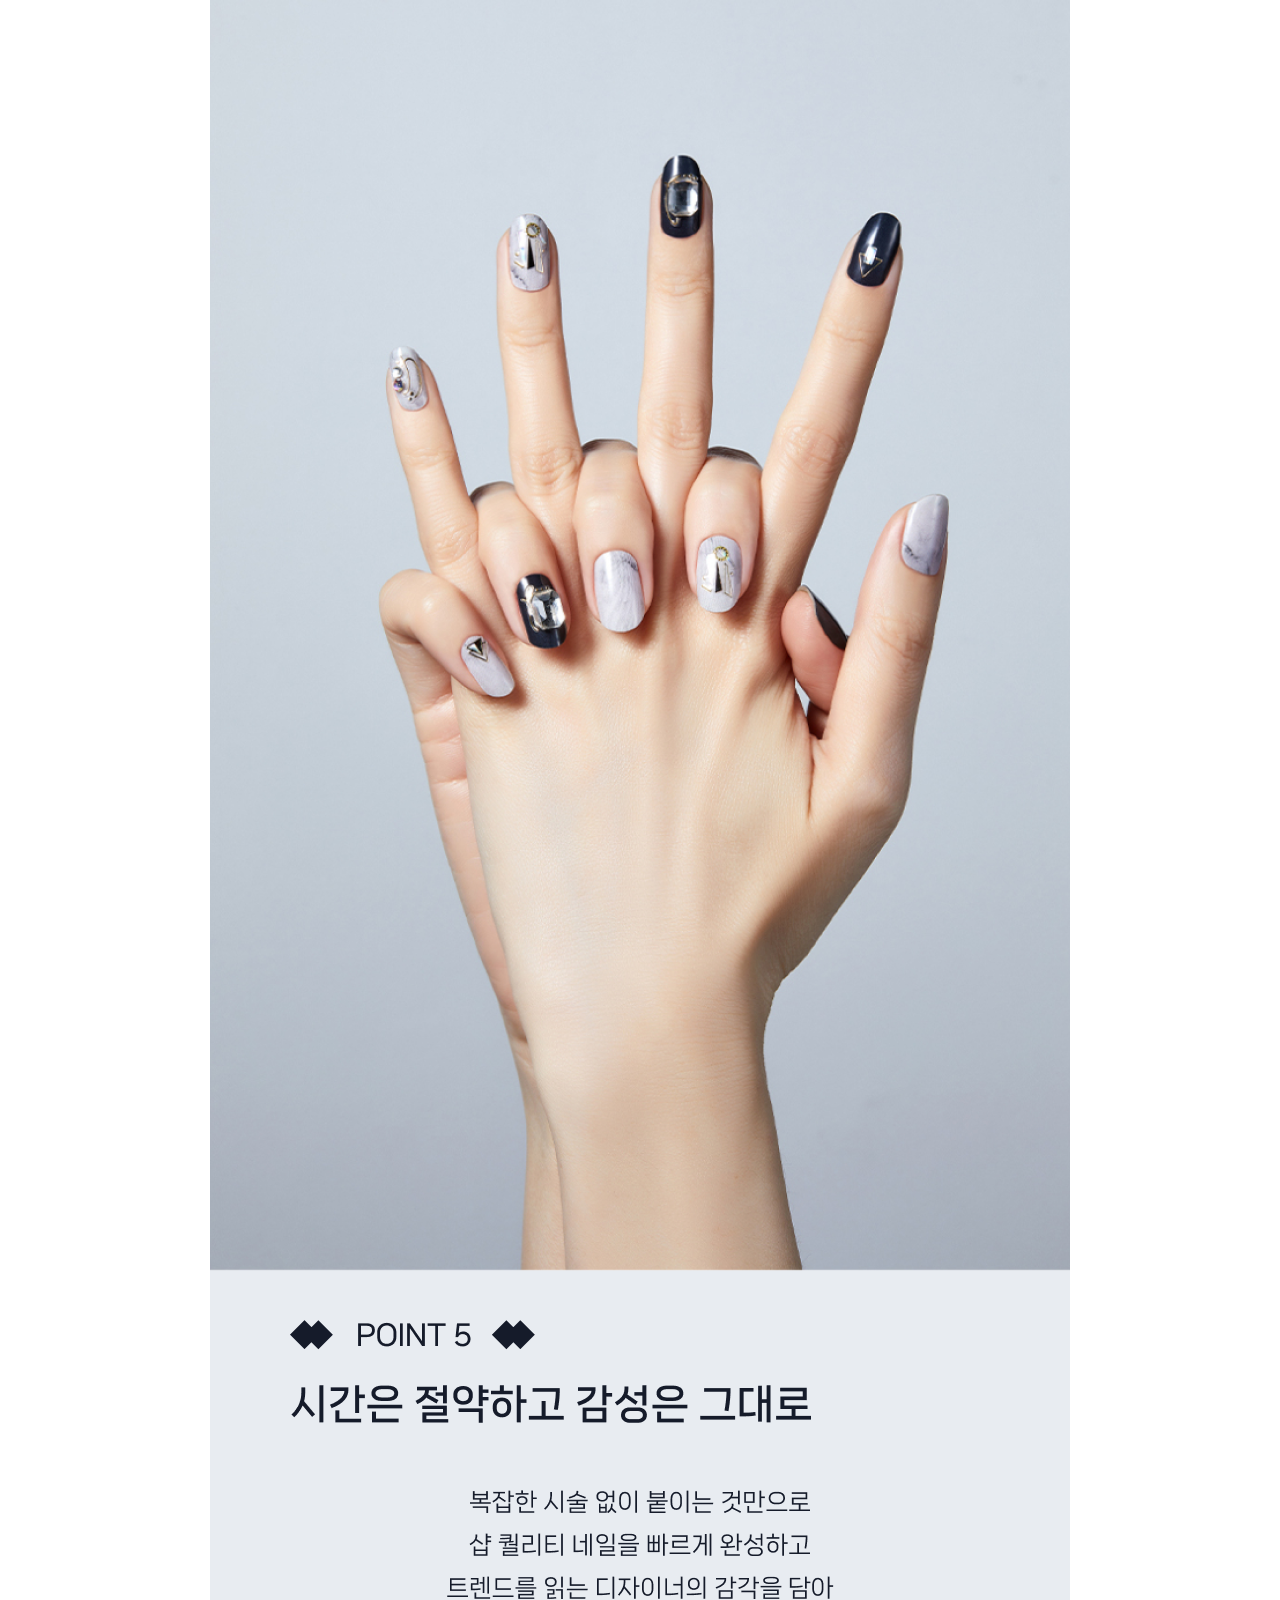
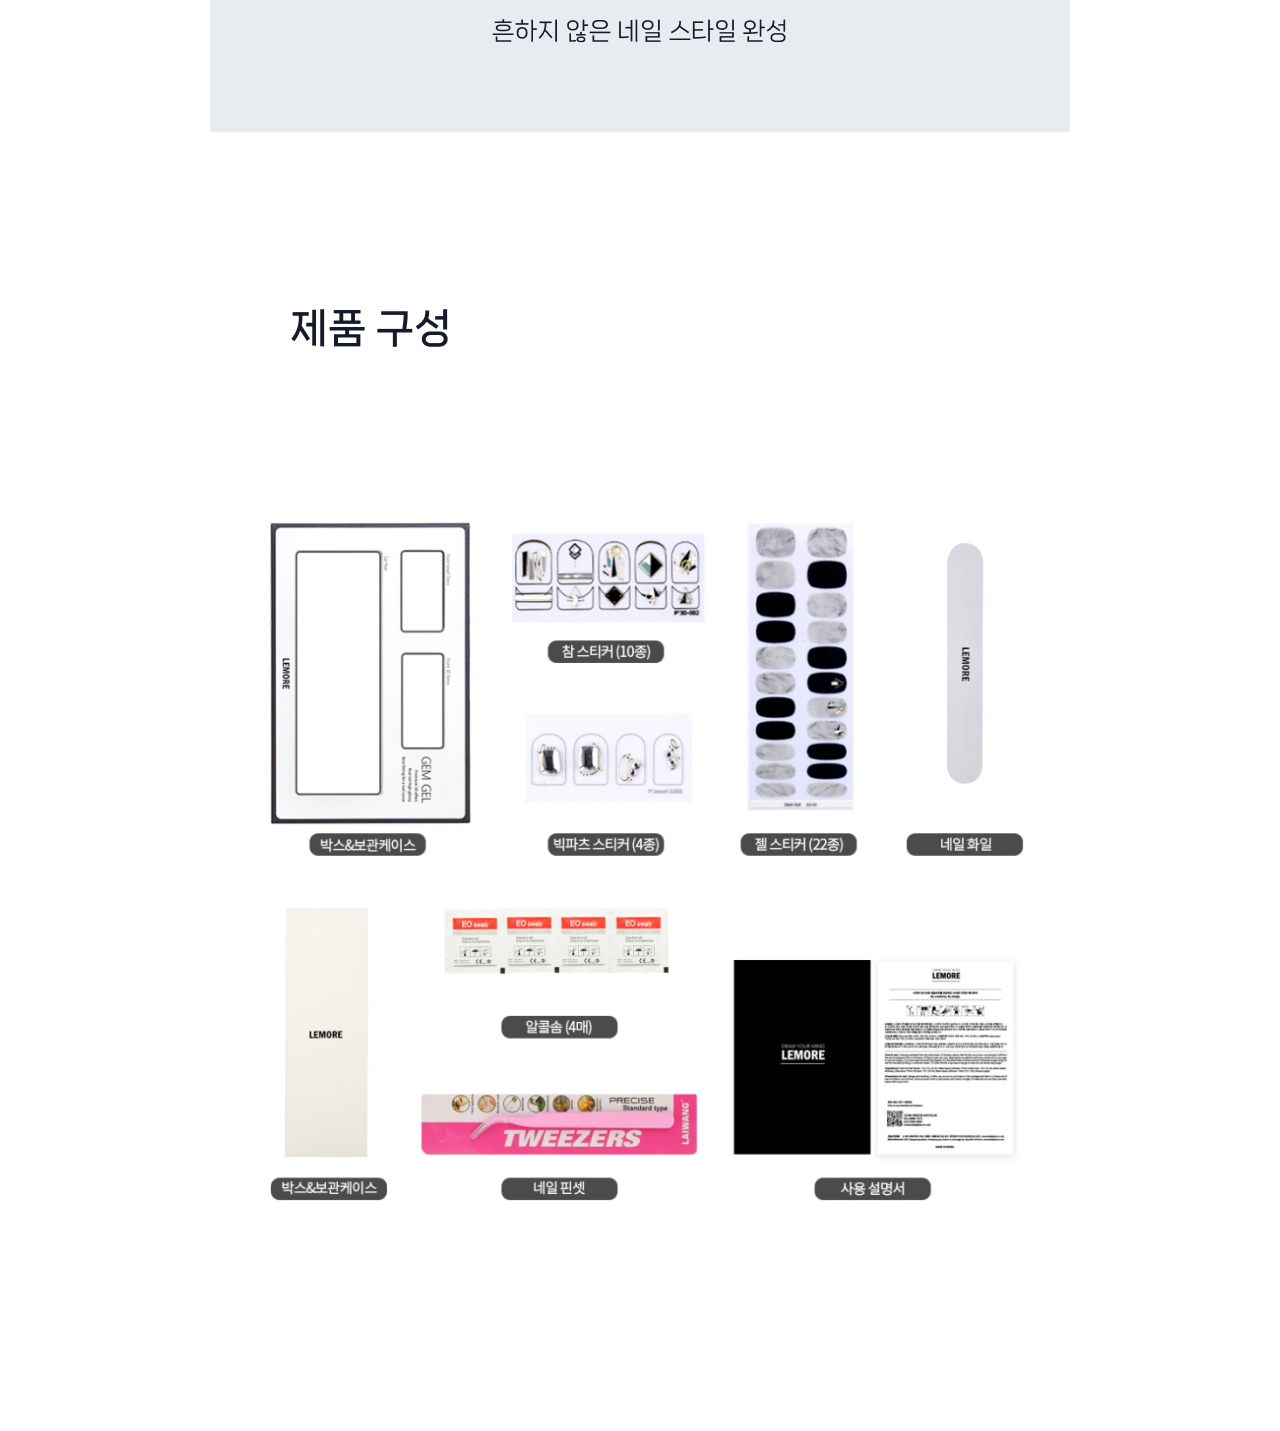
==== commit d0a72de7: "상세페이지 오류 수정" ====
--- a/projects/archive-01.html
+++ b/projects/archive-01.html
@@ -34,11 +34,11 @@
 
   
     <div class="pd-stack">
-  <figure class="pd-img.w-860"><img src="../images/projects/archive-01/1_1x.webp" alt=""></figure>
-  <figure class="pd-img.w-860"><img src="../images/projects/archive-01/2_1x.webp" alt=""></figure>
-  <figure class="pd-img.w-860"><img src="../images/projects/archive-01/3_1x.webp" alt=""></figure>
-  <figure class="pd-img.w-860"><img src="../images/projects/archive-01/4_1x.webp" alt=""></figure>
-  <figure class="pd-img.w-860"><img src="../images/projects/archive-01/5_1x.webp" alt=""></figure>
+  <figure class="pd-img w-860"><img src="../images/projects/archive-01/1_1x.webp" alt=""></figure>
+  <figure class="pd-img w-860"><img src="../images/projects/archive-01/2_1x.webp" alt=""></figure>
+  <figure class="pd-img w-860"><img src="../images/projects/archive-01/3_1x.webp" alt=""></figure>
+  <figure class="pd-img w-860"><img src="../images/projects/archive-01/4_1x.webp" alt=""></figure>
+  <figure class="pd-img w-860"><img src="../images/projects/archive-01/5_1x.webp" alt=""></figure>
 </div>
 
 
--- a/style.css
+++ b/style.css
@@ -236,11 +236,15 @@
 }
 .pd-img.is-full img { width: 100%; }   /* 1320px로 꽉 채우고 싶은 이미지에만 추가 */
 
-.pd-img.w-860  img { 
-  display: block;
+.pd-img.w-860 {
+  display: flex;
+  justify-content: center;
+}
+.pd-img.w-860 img {
   width: min(860px, 100%);
-  margin: 0 auto;
- }
+  height: auto;
+  margin: 0;
+}
 .pd-img.w-880  img { width: min(880px, 100%); }
 .pd-img.w-1000 img { width: min(1000px, 100%); }
 .pd-img.w-1200 img { width: min(1200px, 100%); }
@@ -260,6 +264,8 @@
 .pd > .pd-img + .pd-img,
 .pd > .pd-img + .pd-row,
 .pd > .pd-row + .pd-img { margin-top: 40px; }    /* 이미지 ↔ 이미지 40px */
+.pd > .pd-info + .pd-stack,
+.pd > .pd-head + .pd-stack { margin-top: 16px; }
 
 /* 비교 레이아웃: 왼쪽 | 화살표 | 오른쪽 */
 .pd-compare {
@@ -309,9 +315,11 @@
 .pd > .pd-sec + .pd-compare,
 .pd > .pd-img + .pd-compare { margin-top: 40px; }
 
-.pd-stack { display: flex; flex-direction: column; }
-.pd-stack .pd-img + .pd-img { margin-top: 0; }
-.pd-stack .pd-img img { width: 100%; display: block; }
+.pd-stack { display: flex; flex-direction: column; gap: 0; }
+.pd-stack .pd-img { margin: 0; line-height: 0; }
+.pd-stack .pd-img + .pd-img { margin-top: -1px; }   /* 1px 겹쳐서 틈 제거 */
+.pd-stack .pd-img img { display: block; }
+.pd-stack .pd-img:not([class*="w-"]) img { width: 100%; }
 .pd > .pd-sec + .pd-stack { margin-top: 40px; }
 
 @media (max-width: 1000px) {
